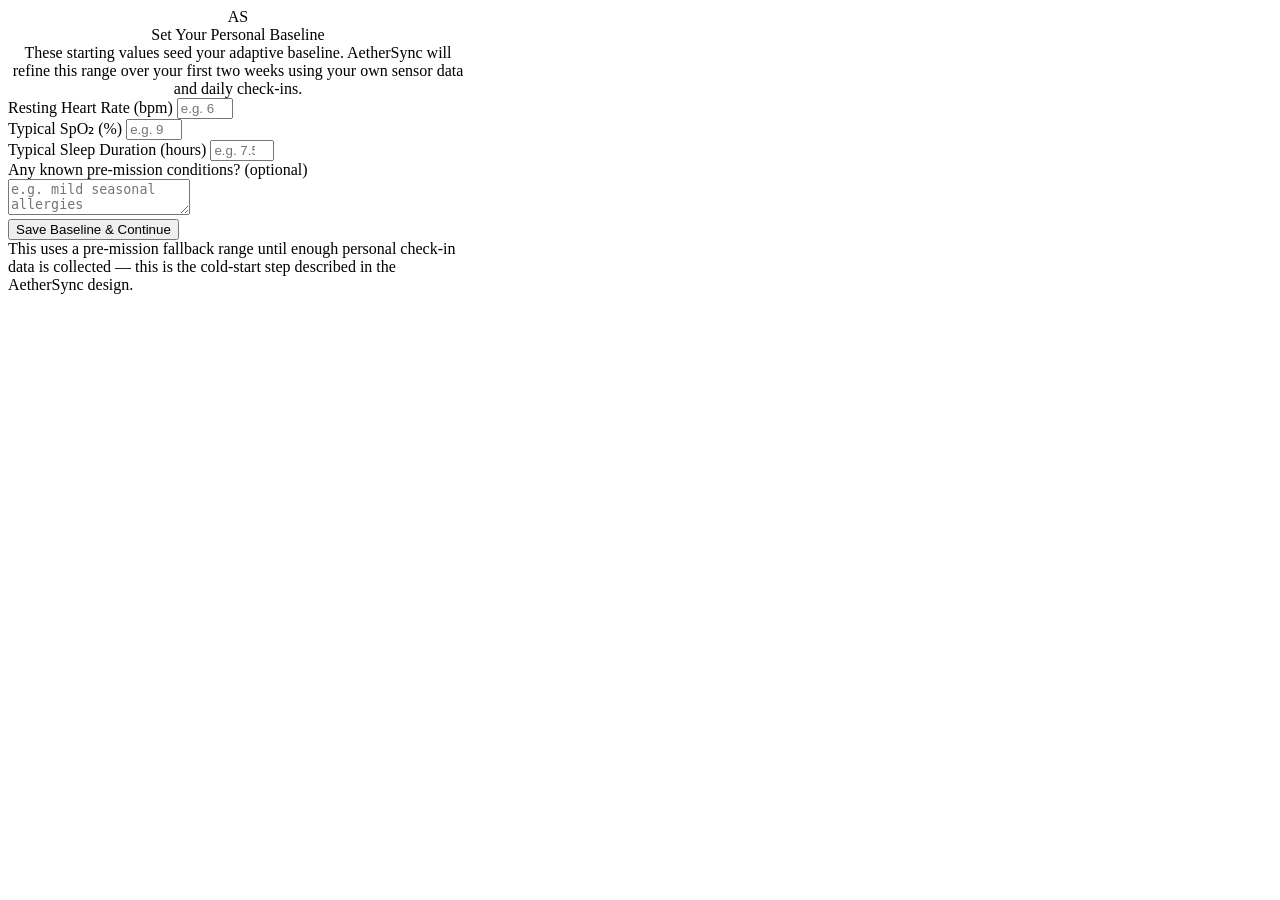
==== baseline.html @ e1171c6d "Add files via upload" ====
<!DOCTYPE html>
<html lang="en">
<head>
<meta charset="UTF-8">
<meta name="viewport" content="width=device-width, initial-scale=1">
<title>AetherSync — Baseline Setup</title>
<link rel="preconnect" href="https://fonts.googleapis.com">
<link rel="preconnect" href="https://fonts.gstatic.com" crossorigin>
<link href="https://fonts.googleapis.com/css2?family=Fraunces:wght@400;600;700&family=Inter:wght@400;500;600&display=swap" rel="stylesheet">
<link rel="stylesheet" href="assets/style.css">
</head>
<body>
<div class="auth-shell">
  <div class="auth-card" style="max-width:460px; text-align:left;">
    <div style="text-align:center;">
      <div class="auth-mark">AS</div>
      <div class="auth-title">Set Your Personal Baseline</div>
      <div class="auth-sub">These starting values seed your adaptive baseline. AetherSync will refine this range over your first two weeks using your own sensor data and daily check-ins.</div>
    </div>

    <form id="baselineForm">
      <div class="field">
        <label for="rhr">Resting Heart Rate (bpm)</label>
        <input type="number" id="rhr" placeholder="e.g. 68" min="30" max="160">
      </div>
      <div class="field">
        <label for="spo2">Typical SpO₂ (%)</label>
        <input type="number" id="spo2" placeholder="e.g. 98" min="70" max="100">
      </div>
      <div class="field">
        <label for="sleep">Typical Sleep Duration (hours)</label>
        <input type="number" id="sleep" placeholder="e.g. 7.5" min="0" max="14" step="0.1">
      </div>
      <div class="field">
        <label for="notes">Any known pre-mission conditions? (optional)</label>
        <textarea id="notes" placeholder="e.g. mild seasonal allergies"></textarea>
      </div>
      <button class="btn" type="submit">Save Baseline &amp; Continue</button>
    </form>
    <div class="hint">This uses a pre-mission fallback range until enough personal check-in data is collected — this is the cold-start step described in the AetherSync design.</div>
  </div>
</div>

<script src="assets/app.js"></script>
<script>
  var crewId = AS.currentCrewId();
  if (!crewId) { window.location.href = 'index.html'; }

  document.getElementById('baselineForm').addEventListener('submit', function (e) {
    e.preventDefault();
    var data = {
      restingHR: document.getElementById('rhr').value || '68',
      spo2: document.getElementById('spo2').value || '98',
      sleepHours: document.getElementById('sleep').value || '7.5',
      notes: document.getElementById('notes').value || '',
      createdAt: new Date().toISOString()
    };
    AS.saveBaseline(crewId, data);
    window.location.href = 'dashboard.html';
  });
</script>
</body>
</html>
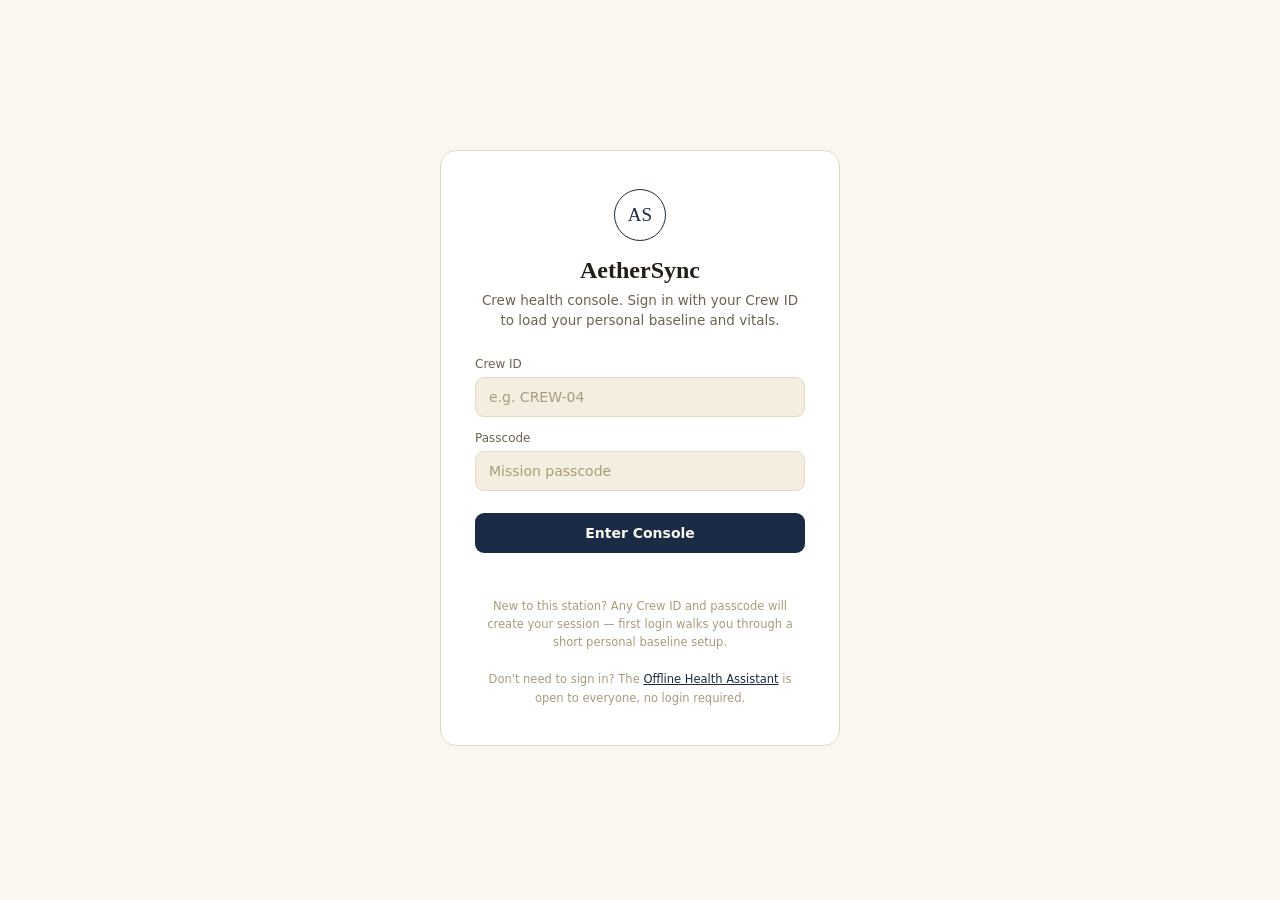
==== commit 124bd992: "Add files via upload" ====
--- a/baseline.html
+++ b/baseline.html
@@ -18,26 +18,38 @@
       <div class="auth-sub">These starting values seed your adaptive baseline. AetherSync will refine this range over your first two weeks using your own sensor data and daily check-ins.</div>
     </div>
 
-    <form id="baselineForm">
-      <div class="field">
-        <label for="rhr">Resting Heart Rate (bpm)</label>
-        <input type="number" id="rhr" placeholder="e.g. 68" min="30" max="160">
+    <div class="connect-opts" id="connectOpts">
+      <button class="connect-btn" id="btnBluetooth">Connect via Bluetooth</button>
+      <button class="connect-btn" id="btnUsb">Connect via USB</button>
+    </div>
+    <div class="connect-status" id="connectStatus"></div>
+
+    <div class="reading-list" id="readingList" style="display:none;"></div>
+
+    <div id="periodBlock" style="display:none;">
+      <div class="field" style="margin-top:16px; margin-bottom:0;">
+        <label>This reading was taken</label>
       </div>
-      <div class="field">
-        <label for="spo2">Typical SpO₂ (%)</label>
-        <input type="number" id="spo2" placeholder="e.g. 98" min="70" max="100">
+      <div class="period-row">
+        <div class="period-opt" id="periodAM">Morning (AM)</div>
+        <div class="period-opt" id="periodPM">Evening (PM)</div>
       </div>
-      <div class="field">
-        <label for="sleep">Typical Sleep Duration (hours)</label>
-        <input type="number" id="sleep" placeholder="e.g. 7.5" min="0" max="14" step="0.1">
-      </div>
-      <div class="field">
-        <label for="notes">Any known pre-mission conditions? (optional)</label>
-        <textarea id="notes" placeholder="e.g. mild seasonal allergies"></textarea>
-      </div>
-      <button class="btn" type="submit">Save Baseline &amp; Continue</button>
-    </form>
-    <div class="hint">This uses a pre-mission fallback range until enough personal check-in data is collected — this is the cold-start step described in the AetherSync design.</div>
+      <button class="btn" id="saveBaselineBtn" disabled>Save Baseline &amp; Continue</button>
+    </div>
+
+    <div class="hint" id="baselineHint">This becomes your pre-mission fallback range until AetherSync has enough personal check-in data to build your adaptive baseline — this is the cold-start step described in the AetherSync design.</div>
+  </div>
+</div>
+
+<!-- Simulated native-style permission prompt -->
+<div class="permission-overlay" id="permOverlay">
+  <div class="permission-box">
+    <div class="pt" id="permTitle">aethersync.app wants to connect</div>
+    <div class="ps" id="permText">Allow this site to pair with a nearby health-sensor device and read live vitals?</div>
+    <div class="permission-actions">
+      <button id="permBlock">Block</button>
+      <button class="allow" id="permAllow">Allow</button>
+    </div>
   </div>
 </div>
 
@@ -46,17 +58,84 @@
   var crewId = AS.currentCrewId();
   if (!crewId) { window.location.href = 'index.html'; }
 
-  document.getElementById('baselineForm').addEventListener('submit', function (e) {
-    e.preventDefault();
+  var pendingMethod = null;
+  var overlay = document.getElementById('permOverlay');
+  var status = document.getElementById('connectStatus');
+  var readingList = document.getElementById('readingList');
+  var reading = null;
+  var period = null;
+
+  function askPermission(method) {
+    pendingMethod = method;
+    document.getElementById('permTitle').textContent =
+      method === 'bluetooth' ? 'aethersync.app wants to pair via Bluetooth' : 'aethersync.app wants to access a USB device';
+    document.getElementById('permText').textContent =
+      'Allow this site to connect to your health-sensor device and read live vitals (heart rate, SpO₂, sleep)?';
+    overlay.classList.add('show');
+  }
+
+  document.getElementById('btnBluetooth').addEventListener('click', function () { askPermission('bluetooth'); });
+  document.getElementById('btnUsb').addEventListener('click', function () { askPermission('usb'); });
+
+  document.getElementById('permBlock').addEventListener('click', function () {
+    overlay.classList.remove('show');
+    status.style.color = 'var(--red)';
+    status.textContent = 'Connection was blocked. You can retry above.';
+  });
+
+  document.getElementById('permAllow').addEventListener('click', function () {
+    overlay.classList.remove('show');
+    document.getElementById('connectOpts').style.display = 'none';
+    status.style.color = 'var(--sage)';
+    status.textContent = 'Connected via ' + pendingMethod + ' — receiving sensor data…';
+
+    reading = AS.simulateReading();
+    var rows = [
+      { label: 'Resting Heart Rate', value: reading.restingHR + ' bpm' },
+      { label: 'SpO₂', value: reading.spo2 + '%' },
+      { label: 'Sleep Duration', value: reading.sleepHours + ' h' }
+    ];
+    readingList.style.display = 'flex';
+    rows.forEach(function (r, i) {
+      setTimeout(function () {
+        var row = document.createElement('div');
+        row.className = 'reading-row';
+        row.style.animationDelay = '0s';
+        row.innerHTML = '<span>' + r.label + '</span><span class="rv">' + r.value + '</span>';
+        readingList.appendChild(row);
+        if (i === rows.length - 1) {
+          status.textContent = 'All readings received.';
+          document.getElementById('periodBlock').style.display = 'block';
+        }
+      }, i * 500);
+    });
+  });
+
+  function selectPeriod(p) {
+    period = p;
+    document.getElementById('periodAM').classList.toggle('active', p === 'AM');
+    document.getElementById('periodPM').classList.toggle('active', p === 'PM');
+    document.getElementById('saveBaselineBtn').disabled = false;
+  }
+  document.getElementById('periodAM').addEventListener('click', function () { selectPeriod('AM'); });
+  document.getElementById('periodPM').addEventListener('click', function () { selectPeriod('PM'); });
+
+  document.getElementById('saveBaselineBtn').addEventListener('click', function () {
+    if (!reading || !period) return;
     var data = {
-      restingHR: document.getElementById('rhr').value || '68',
-      spo2: document.getElementById('spo2').value || '98',
-      sleepHours: document.getElementById('sleep').value || '7.5',
-      notes: document.getElementById('notes').value || '',
+      restingHR: reading.restingHR,
+      spo2: reading.spo2,
+      sleepHours: reading.sleepHours,
+      period: period,
+      notes: '',
       createdAt: new Date().toISOString()
     };
     AS.saveBaseline(crewId, data);
-    window.location.href = 'dashboard.html';
+    // Minimal confirmation — no index breakdown shown here, just a plain "done" state.
+    document.querySelector('.auth-card').innerHTML =
+      '<div class="auth-mark">✓</div><div class="auth-title">Baseline Set</div>' +
+      '<div class="auth-sub">Your ' + period + ' reading is recorded. AetherSync will adapt this over your first two weeks.</div>';
+    setTimeout(function () { window.location.href = 'dashboard.html'; }, 1200);
   });
 </script>
 </body>
--- a/assets/style.css
+++ b/assets/style.css
@@ -0,0 +1,124 @@
+/* AetherSync — shared stylesheet */
+:root{
+  --bg:#faf7f0; --panel:#ffffff; --panel-2:#f3eee0; --line:#e2d9c2;
+  --ink:#231f18; --ink-dim:#6c6350; --ink-faint:#a89c7e;
+  --navy:#1c2b45; --sage:#4c7a67;
+  --green:#3f8a63; --yellow:#b6842a; --red:#a84c3b;
+  --serif:'Fraunces', Georgia, serif;
+  --sans:'Inter', system-ui, sans-serif;
+  box-sizing:border-box;
+  padding-top:env(safe-area-inset-top,0px); padding-bottom:env(safe-area-inset-bottom,0px);
+}
+*{box-sizing:border-box;}
+html{scroll-padding-top:env(safe-area-inset-top,0px);}
+body{margin:0; background:var(--bg); color:var(--ink); font-family:var(--sans); min-height:100%; -webkit-font-smoothing:antialiased;}
+.wrap{max-width:1180px; margin:0 auto; padding:26px 22px 60px;}
+
+/* Nav */
+nav.top{display:flex; justify-content:space-between; align-items:center; border-bottom:1px solid var(--line);
+  padding-bottom:16px; margin-bottom:24px; flex-wrap:wrap; gap:12px;}
+.brand{display:flex; align-items:center; gap:11px; text-decoration:none; color:var(--ink);}
+.brand-mark{width:32px; height:32px; border-radius:50%; border:1.5px solid var(--navy); display:flex;
+  align-items:center; justify-content:center; font-family:var(--serif); font-size:13px; color:var(--navy);}
+.brand-name{font-family:var(--serif); font-size:19px; font-weight:600;}
+.nav-links{display:flex; gap:8px; align-items:center;}
+.nav-links a{color:var(--ink-dim); text-decoration:none; font-size:13.5px; padding:7px 12px; border-radius:7px;}
+.nav-links a:hover{background:var(--panel-2);}
+.nav-links a.current{color:var(--navy); background:var(--panel-2); font-weight:600;}
+.nav-crew{font-size:12.5px; color:var(--ink-faint); margin-right:4px;}
+
+/* Card / panel */
+.panel{background:var(--panel); border:1px solid var(--line); border-radius:14px; padding:22px 24px;}
+.panel + .panel{margin-top:18px;}
+.panel-head{display:flex; justify-content:space-between; align-items:center; margin-bottom:16px;}
+.panel-title{font-family:var(--serif); font-size:17px; font-weight:600;}
+.panel-note{font-size:11.5px; color:var(--ink-faint); letter-spacing:.02em;}
+
+/* Auth card layout */
+.auth-shell{min-height:calc(100vh - 4px); display:flex; align-items:center; justify-content:center; padding:24px;}
+.auth-card{width:100%; max-width:400px; background:var(--panel); border:1px solid var(--line); border-radius:16px;
+  padding:38px 34px; text-align:center;}
+.auth-mark{width:52px; height:52px; border-radius:50%; border:1.5px solid var(--navy); margin:0 auto 16px;
+  display:flex; align-items:center; justify-content:center; font-family:var(--serif); color:var(--navy); font-size:19px;}
+.auth-title{font-family:var(--serif); font-size:24px; font-weight:600; margin:0 0 6px;}
+.auth-sub{font-size:13.5px; color:var(--ink-dim); margin-bottom:26px; line-height:1.5;}
+.field{text-align:left; margin-bottom:14px;}
+.field label{display:block; font-size:12px; color:var(--ink-dim); margin-bottom:6px;}
+input[type=text], input[type=password], input[type=number], textarea{
+  width:100%; background:var(--panel-2); border:1px solid var(--line); border-radius:9px;
+  color:var(--ink); font-family:var(--sans); font-size:14px; padding:11px 13px;}
+textarea{resize:vertical; min-height:60px;}
+input::placeholder, textarea::placeholder{color:var(--ink-faint);}
+.btn{margin-top:8px; width:100%; padding:12px; border-radius:9px; border:none; background:var(--navy);
+  color:#faf7f0; font-weight:600; font-size:14px; cursor:pointer; font-family:var(--sans);}
+.btn:hover{filter:brightness(1.15);}
+.btn.secondary{background:transparent; border:1px solid var(--line); color:var(--ink);}
+.error{color:var(--red); font-size:12.5px; margin-top:10px; min-height:16px;}
+.hint{font-size:11.5px; color:var(--ink-faint); margin-top:18px; line-height:1.6;}
+
+/* Status hero */
+.status-hero{background:var(--panel); border:1px solid var(--line); border-radius:14px; padding:26px 28px;
+  margin-bottom:20px; display:flex; align-items:center; gap:26px; flex-wrap:wrap;}
+.status-dot{width:58px; height:58px; border-radius:50%; background:var(--green); flex-shrink:0; box-shadow:0 0 0 7px rgba(63,138,99,.14);}
+.status-text{flex:1; min-width:230px;}
+.status-label{font-size:11.5px; color:var(--ink-faint); text-transform:uppercase; letter-spacing:.07em;}
+.status-title{font-family:var(--serif); font-size:23px; font-weight:600; margin:4px 0 6px;}
+.status-desc{color:var(--ink-dim); font-size:14px; max-width:58ch; line-height:1.5;}
+.status-action{background:var(--panel-2); border:1px solid var(--line); border-radius:10px; padding:14px 18px; font-size:13.5px; min-width:210px;}
+.status-action .k{font-size:11px; color:var(--ink-faint); text-transform:uppercase; letter-spacing:.05em; display:block; margin-bottom:6px;}
+
+/* Grid & vitals */
+.grid{display:grid; grid-template-columns:1.3fr 1fr; gap:18px;}
+@media (max-width:900px){ .grid{grid-template-columns:1fr;} }
+.vitals{display:grid; grid-template-columns:repeat(3,1fr); gap:12px;}
+@media (max-width:560px){ .vitals{grid-template-columns:repeat(2,1fr);} }
+.vital{border:1px solid var(--line); border-radius:10px; padding:13px; background:var(--panel-2);}
+.vital-name{font-size:11.5px; color:var(--ink-dim);}
+.vital-val{font-family:var(--serif); font-size:20px; font-weight:600; margin:5px 0 3px;}
+.vital-delta{font-size:11.5px;}
+.up{color:var(--yellow);} .flat{color:var(--ink-faint);} .bad{color:var(--red);}
+.vital-bar{height:4px; border-radius:2px; background:var(--line); margin-top:9px; overflow:hidden;}
+.vital-bar i{display:block; height:100%; border-radius:2px;}
+.baseline-row{display:flex; gap:10px; font-size:11.5px; color:var(--ink-dim); margin-top:15px;
+  padding-top:13px; border-top:1px solid var(--line); flex-wrap:wrap;}
+.pill{border:1px solid var(--line); border-radius:999px; padding:4px 10px; color:var(--ink-dim);}
+
+/* Check-in */
+.checkin-opts{display:flex; gap:10px; margin-bottom:14px;}
+.opt{flex:1; text-align:center; padding:12px 8px; border-radius:10px; border:1px solid var(--line);
+  background:var(--panel-2); font-size:13.5px; cursor:pointer;}
+.opt.active-normal{border-color:var(--green); color:var(--green); background:#eef6f0;}
+.opt.active-abn{border-color:var(--red); color:var(--red); background:#f8ece9;}
+.toast{font-size:11.5px; margin-top:8px; min-height:14px;}
+
+/* Novel alert */
+.novel{border:1px solid #e3ca8f; background:#fbf3de; border-radius:12px; padding:16px 18px;}
+.novel-head{display:flex; align-items:center; gap:8px; color:var(--yellow); font-weight:600; font-size:13.5px;}
+.novel p{font-size:13px; color:var(--ink-dim); margin:8px 0 0; line-height:1.6;}
+
+/* Log */
+.log{font-family:ui-monospace, monospace; font-size:11.5px; color:var(--ink-dim); line-height:2; max-height:220px; overflow-y:auto;}
+.log b{color:var(--ink);}
+.log .ref{color:var(--ink-faint);}
+.log .qline{color:var(--sage);}
+.log .nf{color:var(--red);}
+
+/* Chat */
+.chat-box{border:1px solid var(--line); border-radius:10px; background:var(--panel-2); height:320px;
+  overflow-y:auto; padding:14px; display:flex; flex-direction:column; gap:10px;}
+.msg{max-width:88%; padding:10px 13px; border-radius:10px; font-size:13.5px; line-height:1.55;}
+.msg.user{align-self:flex-end; background:#e7e0cb; border:1px solid var(--line);}
+.msg.bot{align-self:flex-start; background:var(--panel); border:1px solid var(--line);}
+.msg.bot .src{display:block; margin-top:8px; font-size:11px; color:var(--ink-faint); font-family:ui-monospace,monospace;}
+.msg.bot.notfound{border-color:#e3bcb2;}
+.msg.bot.notfound .src{color:var(--red);}
+.chat-input-row{display:flex; gap:8px; margin-top:12px;}
+.chat-input-row input{flex:1;}
+.chat-input-row button{width:auto; margin-top:0; padding:11px 18px; flex-shrink:0;}
+.open-banner{background:#eef6f0; border:1px solid #cfe4d5; color:var(--sage); font-size:12px;
+  padding:9px 14px; border-radius:9px; margin-bottom:18px;}
+
+.sync{display:flex; justify-content:space-between; align-items:center; margin-top:20px; padding-top:16px;
+  border-top:1px solid var(--line); font-size:11.5px; color:var(--ink-faint); flex-wrap:wrap; gap:8px;}
+.sync .live{display:flex; align-items:center; gap:6px;}
+.sync .live i{width:7px; height:7px; border-radius:50%; background:var(--green); display:inline-block;}
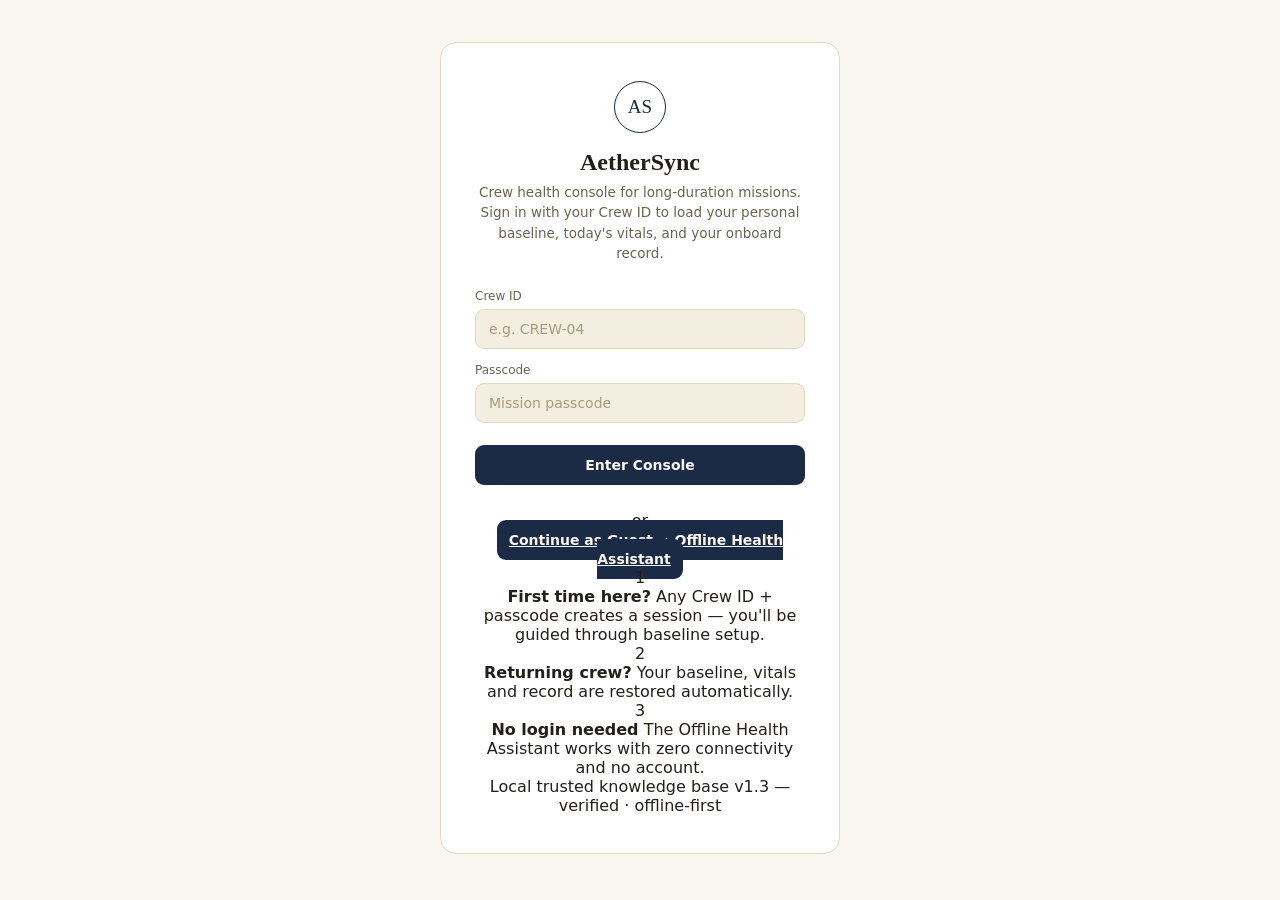
==== commit 55dee44e: "Update baseline.html" ====
--- a/baseline.html
+++ b/baseline.html
@@ -3,49 +3,120 @@
 <head>
 <meta charset="UTF-8">
 <meta name="viewport" content="width=device-width, initial-scale=1">
-<title>AetherSync — Baseline Setup</title>
+<title>AetherSync — Sensor Onboarding</title>
 <link rel="preconnect" href="https://fonts.googleapis.com">
 <link rel="preconnect" href="https://fonts.gstatic.com" crossorigin>
 <link href="https://fonts.googleapis.com/css2?family=Fraunces:wght@400;600;700&family=Inter:wght@400;500;600&display=swap" rel="stylesheet">
 <link rel="stylesheet" href="assets/style.css">
 </head>
 <body>
-<div class="auth-shell">
-  <div class="auth-card" style="max-width:460px; text-align:left;">
-    <div style="text-align:center;">
-      <div class="auth-mark">AS</div>
-      <div class="auth-title">Set Your Personal Baseline</div>
-      <div class="auth-sub">These starting values seed your adaptive baseline. AetherSync will refine this range over your first two weeks using your own sensor data and daily check-ins.</div>
-    </div>
-
-    <div class="connect-opts" id="connectOpts">
-      <button class="connect-btn" id="btnBluetooth">Connect via Bluetooth</button>
-      <button class="connect-btn" id="btnUsb">Connect via USB</button>
-    </div>
-    <div class="connect-status" id="connectStatus"></div>
-
-    <div class="reading-list" id="readingList" style="display:none;"></div>
-
-    <div id="periodBlock" style="display:none;">
-      <div class="field" style="margin-top:16px; margin-bottom:0;">
-        <label>This reading was taken</label>
-      </div>
+
+<div class="ob-shell">
+  <div class="ob-card">
+
+    <!-- Progress dots -->
+    <div class="ob-progress" id="obProgress">
+      <span class="ob-dot active" data-step="1"></span>
+      <span class="ob-dot" data-step="2"></span>
+      <span class="ob-dot" data-step="3"></span>
+      <span class="ob-dot" data-step="4"></span>
+    </div>
+
+    <!-- ============ STEP 1: INTRO + CONNECT OPTIONS ============ -->
+    <div class="ob-step" id="obStep1">
+      <div class="ob-mark">AS</div>
+      <div class="ob-title">Welcome aboard, <span id="crewName">crew</span>.</div>
+      <div class="ob-sub">
+        Before your first check-in, let's pair your onboard health sensor.
+        AetherSync will pull a starting reading to seed your personal baseline —
+        this is the cold-start step described in the mission design.
+      </div>
+
+      <div class="connect-opts">
+        <button class="connect-btn" id="btnBluetooth">
+          <span class="cb-icon">◉</span>
+          <span class="cb-label">Connect via Bluetooth</span>
+          <span class="cb-sub">Wireless · nearby device</span>
+        </button>
+        <button class="connect-btn" id="btnUsb">
+          <span class="cb-icon">▣</span>
+          <span class="cb-label">Connect via USB</span>
+          <span class="cb-sub">Wired · direct port</span>
+        </button>
+      </div>
+
+      <div class="ob-hint">
+        Your data never leaves this device until a scheduled sync window opens.
+        Nothing is shared without your confirmation.
+      </div>
+    </div>
+
+    <!-- ============ STEP 2: SENSOR READINGS STREAMING ============ -->
+    <div class="ob-step" id="obStep2" style="display:none;">
+      <div class="ob-connecting">
+        <div class="pulse-ring"></div>
+        <div class="pulse-ring delay1"></div>
+        <div class="pulse-ring delay2"></div>
+        <div class="pulse-core">◉</div>
+      </div>
+      <div class="ob-title" id="obStep2Title">Pairing via <span id="methodLabel">Bluetooth</span>…</div>
+      <div class="ob-sub" id="obStep2Sub">
+        Establishing a secure channel with your onboard health sensor.
+        This usually takes a moment.
+      </div>
+
+      <div class="reading-list" id="readingList"></div>
+      <div class="stream-status" id="streamStatus"></div>
+    </div>
+
+    <!-- ============ STEP 3: AM/PM SELECTION ============ -->
+    <div class="ob-step" id="obStep3" style="display:none;">
+      <div class="ob-mark small">✓</div>
+      <div class="ob-title">Readings received.</div>
+      <div class="ob-sub">
+        When was this reading taken? This helps AetherSync align your
+        baseline to your daily rhythm.
+      </div>
+
       <div class="period-row">
-        <div class="period-opt" id="periodAM">Morning (AM)</div>
-        <div class="period-opt" id="periodPM">Evening (PM)</div>
-      </div>
+        <div class="period-opt" id="periodAM">
+          <div class="po-icon">☀</div>
+          <div class="po-label">Morning</div>
+          <div class="po-time">AM · 06:00–12:00</div>
+        </div>
+        <div class="period-opt" id="periodPM">
+          <div class="po-icon">☾</div>
+          <div class="po-label">Evening</div>
+          <div class="po-time">PM · 18:00–24:00</div>
+        </div>
+      </div>
+
       <button class="btn" id="saveBaselineBtn" disabled>Save Baseline &amp; Continue</button>
     </div>
 
-    <div class="hint" id="baselineHint">This becomes your pre-mission fallback range until AetherSync has enough personal check-in data to build your adaptive baseline — this is the cold-start step described in the AetherSync design.</div>
+    <!-- ============ STEP 4: SAVED / REDIRECTING ============ -->
+    <div class="ob-step" id="obStep4" style="display:none;">
+      <div class="ob-success-mark">✓</div>
+      <div class="ob-title">Baseline recorded.</div>
+      <div class="ob-sub" id="obFinalMsg">
+        Your reading is now your personal baseline.
+        AetherSync will adapt this over your first two weeks.
+      </div>
+      <div class="ob-redirect">
+        Opening your dashboard<span class="dots"><i></i><i></i><i></i></span>
+      </div>
+    </div>
+
   </div>
 </div>
 
-<!-- Simulated native-style permission prompt -->
+<!-- ============ NATIVE-STYLE PERMISSION OVERLAY ============ -->
 <div class="permission-overlay" id="permOverlay">
   <div class="permission-box">
     <div class="pt" id="permTitle">aethersync.app wants to connect</div>
-    <div class="ps" id="permText">Allow this site to pair with a nearby health-sensor device and read live vitals?</div>
+    <div class="ps" id="permText">
+      Allow this site to pair with a nearby health-sensor device and read live vitals?
+    </div>
     <div class="permission-actions">
       <button id="permBlock">Block</button>
       <button class="allow" id="permAllow">Allow</button>
@@ -55,20 +126,45 @@
 
 <script src="assets/app.js"></script>
 <script>
+  /* ============================================================
+     LAYER 2 — Sensor onboarding
+     Steps:
+       1. Connect (Bluetooth / USB)
+       2. Stream readings (HR, SpO₂, Sleep)
+       3. AM / PM selection
+       4. Save baseline → redirect to dashboard
+     ============================================================ */
+
   var crewId = AS.currentCrewId();
   if (!crewId) { window.location.href = 'index.html'; }
 
+  document.getElementById('crewName').textContent = crewId;
+
   var pendingMethod = null;
-  var overlay = document.getElementById('permOverlay');
-  var status = document.getElementById('connectStatus');
-  var readingList = document.getElementById('readingList');
-  var reading = null;
-  var period = null;
-
+  var overlay       = document.getElementById('permOverlay');
+  var reading       = null;
+  var period        = null;
+
+  /* ---------- step helper ---------- */
+  function showStep(n) {
+    for (var i = 1; i <= 4; i++) {
+      document.getElementById('obStep' + i).style.display = (i === n) ? 'block' : 'none';
+    }
+    var dots = document.querySelectorAll('.ob-dot');
+    for (var j = 0; j < dots.length; j++) {
+      var stepNum = parseInt(dots[j].getAttribute('data-step'), 10);
+      dots[j].classList.toggle('active', stepNum === n);
+      dots[j].classList.toggle('done', stepNum < n);
+    }
+  }
+
+  /* ---------- step 1: connect buttons ---------- */
   function askPermission(method) {
     pendingMethod = method;
     document.getElementById('permTitle').textContent =
-      method === 'bluetooth' ? 'aethersync.app wants to pair via Bluetooth' : 'aethersync.app wants to access a USB device';
+      method === 'bluetooth'
+        ? 'aethersync.app wants to pair via Bluetooth'
+        : 'aethersync.app wants to access a USB device';
     document.getElementById('permText').textContent =
       'Allow this site to connect to your health-sensor device and read live vitals (heart rate, SpO₂, sleep)?';
     overlay.classList.add('show');
@@ -79,38 +175,67 @@
 
   document.getElementById('permBlock').addEventListener('click', function () {
     overlay.classList.remove('show');
-    status.style.color = 'var(--red)';
-    status.textContent = 'Connection was blocked. You can retry above.';
+    pendingMethod = null;
   });
+
+  /* ---------- step 2: streaming readings ---------- */
+  var readingList  = document.getElementById('readingList');
+  var streamStatus = document.getElementById('streamStatus');
+  var step2Title   = document.getElementById('obStep2Title');
+  var step2Sub     = document.getElementById('obStep2Sub');
+  var methodLabel  = document.getElementById('methodLabel');
 
   document.getElementById('permAllow').addEventListener('click', function () {
     overlay.classList.remove('show');
-    document.getElementById('connectOpts').style.display = 'none';
-    status.style.color = 'var(--sage)';
-    status.textContent = 'Connected via ' + pendingMethod + ' — receiving sensor data…';
-
-    reading = AS.simulateReading();
-    var rows = [
-      { label: 'Resting Heart Rate', value: reading.restingHR + ' bpm' },
-      { label: 'SpO₂', value: reading.spo2 + '%' },
-      { label: 'Sleep Duration', value: reading.sleepHours + ' h' }
-    ];
-    readingList.style.display = 'flex';
-    rows.forEach(function (r, i) {
-      setTimeout(function () {
-        var row = document.createElement('div');
-        row.className = 'reading-row';
-        row.style.animationDelay = '0s';
-        row.innerHTML = '<span>' + r.label + '</span><span class="rv">' + r.value + '</span>';
-        readingList.appendChild(row);
-        if (i === rows.length - 1) {
-          status.textContent = 'All readings received.';
-          document.getElementById('periodBlock').style.display = 'block';
-        }
-      }, i * 500);
-    });
+    if (!pendingMethod) return;
+
+    methodLabel.textContent = pendingMethod === 'bluetooth' ? 'Bluetooth' : 'USB';
+    showStep(2);
+
+    /* Phase 1: pairing animation */
+    readingList.innerHTML = '';
+    streamStatus.textContent = '';
+
+    setTimeout(function () {
+      step2Title.innerHTML = 'Receiving sensor data…';
+      step2Sub.textContent  = 'Streaming live vitals from your onboard health sensor. Hold steady.';
+    }, 1200);
+
+    /* Phase 2: stream the readings one by one */
+    setTimeout(function () {
+      reading = AS.simulateReading();
+
+      var rows = [
+        { label: 'Resting Heart Rate',         value: reading.restingHR + ' bpm' },
+        { label: 'Blood Oxygen (SpO₂)',        value: reading.spo2 + '%' },
+        { label: 'Sleep Duration (last night)',value: reading.sleepHours + ' h' }
+      ];
+
+      rows.forEach(function (r, i) {
+        setTimeout(function () {
+          var row = document.createElement('div');
+          row.className = 'reading-row';
+          row.innerHTML =
+            '<span class="rr-dot"></span>' +
+            '<span class="rr-label">' + r.label + '</span>' +
+            '<span class="rr-value">' + r.value + '</span>';
+          readingList.appendChild(row);
+
+          /* Force reflow so transition triggers */
+          void row.offsetWidth;
+          row.classList.add('in');
+
+          if (i === rows.length - 1) {
+            streamStatus.innerHTML =
+              '<span class="ss-check">✓</span> All readings received and stored to your onboard record.';
+            setTimeout(function () { showStep(3); }, 900);
+          }
+        }, i * 700);
+      });
+    }, 2000);
   });
 
+  /* ---------- step 3: AM/PM selection ---------- */
   function selectPeriod(p) {
     period = p;
     document.getElementById('periodAM').classList.toggle('active', p === 'AM');
@@ -120,8 +245,10 @@
   document.getElementById('periodAM').addEventListener('click', function () { selectPeriod('AM'); });
   document.getElementById('periodPM').addEventListener('click', function () { selectPeriod('PM'); });
 
+  /* ---------- step 4: save & redirect ---------- */
   document.getElementById('saveBaselineBtn').addEventListener('click', function () {
     if (!reading || !period) return;
+
     var data = {
       restingHR: reading.restingHR,
       spo2: reading.spo2,
@@ -130,13 +257,26 @@
       notes: '',
       createdAt: new Date().toISOString()
     };
+
     AS.saveBaseline(crewId, data);
-    // Minimal confirmation — no index breakdown shown here, just a plain "done" state.
-    document.querySelector('.auth-card').innerHTML =
-      '<div class="auth-mark">✓</div><div class="auth-title">Baseline Set</div>' +
-      '<div class="auth-sub">Your ' + period + ' reading is recorded. AetherSync will adapt this over your first two weeks.</div>';
-    setTimeout(function () { window.location.href = 'dashboard.html'; }, 1200);
+
+    /* Baseline reading-ke ajker sensor reading hishebeo save koro,
+       jate dashboard-e giye abar sensor fetch na lage */
+    AS.saveSensorReading(crewId, reading);
+
+    document.getElementById('obFinalMsg').textContent =
+      'Your ' + (period === 'AM' ? 'morning' : 'evening') +
+      ' reading is now your personal baseline. AetherSync will adapt this over your first two weeks using your own check-ins.';
+
+    showStep(4);
+
+    setTimeout(function () {
+      window.location.href = 'dashboard.html';
+    }, 2000);
   });
+
+  /* ---------- kickoff ---------- */
+  showStep(1);
 </script>
 </body>
 </html>
--- a/assets/style.css
+++ b/assets/style.css
@@ -1,4 +1,7 @@
-/* AetherSync — shared stylesheet */
+/* ============================================================
+   AetherSync — shared stylesheet
+   ============================================================ */
+
 :root{
   --bg:#faf7f0; --panel:#ffffff; --panel-2:#f3eee0; --line:#e2d9c2;
   --ink:#231f18; --ink-dim:#6c6350; --ink-faint:#a89c7e;
@@ -7,118 +10,769 @@
   --serif:'Fraunces', Georgia, serif;
   --sans:'Inter', system-ui, sans-serif;
   box-sizing:border-box;
-  padding-top:env(safe-area-inset-top,0px); padding-bottom:env(safe-area-inset-bottom,0px);
-}
+  padding-top:env(safe-area-inset-top,0px);
+  padding-bottom:env(safe-area-inset-bottom,0px);
+}
+
 *{box-sizing:border-box;}
+
 html{scroll-padding-top:env(safe-area-inset-top,0px);}
-body{margin:0; background:var(--bg); color:var(--ink); font-family:var(--sans); min-height:100%; -webkit-font-smoothing:antialiased;}
+
+body{
+  margin:0;
+  background:var(--bg);
+  color:var(--ink);
+  font-family:var(--sans);
+  min-height:100%;
+  -webkit-font-smoothing:antialiased;
+}
+
 .wrap{max-width:1180px; margin:0 auto; padding:26px 22px 60px;}
 
-/* Nav */
-nav.top{display:flex; justify-content:space-between; align-items:center; border-bottom:1px solid var(--line);
-  padding-bottom:16px; margin-bottom:24px; flex-wrap:wrap; gap:12px;}
+/* ============================================================
+   Nav
+   ============================================================ */
+nav.top{
+  display:flex;
+  justify-content:space-between;
+  align-items:center;
+  border-bottom:1px solid var(--line);
+  padding-bottom:16px;
+  margin-bottom:24px;
+  flex-wrap:wrap;
+  gap:12px;
+}
 .brand{display:flex; align-items:center; gap:11px; text-decoration:none; color:var(--ink);}
-.brand-mark{width:32px; height:32px; border-radius:50%; border:1.5px solid var(--navy); display:flex;
-  align-items:center; justify-content:center; font-family:var(--serif); font-size:13px; color:var(--navy);}
+.brand-mark{
+  width:32px; height:32px; border-radius:50%;
+  border:1.5px solid var(--navy);
+  display:flex; align-items:center; justify-content:center;
+  font-family:var(--serif); font-size:13px; color:var(--navy);
+}
 .brand-name{font-family:var(--serif); font-size:19px; font-weight:600;}
 .nav-links{display:flex; gap:8px; align-items:center;}
-.nav-links a{color:var(--ink-dim); text-decoration:none; font-size:13.5px; padding:7px 12px; border-radius:7px;}
+.nav-links a{
+  color:var(--ink-dim); text-decoration:none;
+  font-size:13.5px; padding:7px 12px; border-radius:7px;
+}
 .nav-links a:hover{background:var(--panel-2);}
 .nav-links a.current{color:var(--navy); background:var(--panel-2); font-weight:600;}
 .nav-crew{font-size:12.5px; color:var(--ink-faint); margin-right:4px;}
 
-/* Card / panel */
+/* ============================================================
+   Card / panel
+   ============================================================ */
 .panel{background:var(--panel); border:1px solid var(--line); border-radius:14px; padding:22px 24px;}
 .panel + .panel{margin-top:18px;}
 .panel-head{display:flex; justify-content:space-between; align-items:center; margin-bottom:16px;}
 .panel-title{font-family:var(--serif); font-size:17px; font-weight:600;}
 .panel-note{font-size:11.5px; color:var(--ink-faint); letter-spacing:.02em;}
 
-/* Auth card layout */
-.auth-shell{min-height:calc(100vh - 4px); display:flex; align-items:center; justify-content:center; padding:24px;}
-.auth-card{width:100%; max-width:400px; background:var(--panel); border:1px solid var(--line); border-radius:16px;
-  padding:38px 34px; text-align:center;}
-.auth-mark{width:52px; height:52px; border-radius:50%; border:1.5px solid var(--navy); margin:0 auto 16px;
-  display:flex; align-items:center; justify-content:center; font-family:var(--serif); color:var(--navy); font-size:19px;}
+/* ============================================================
+   Auth card layout (index.html)
+   ============================================================ */
+.auth-shell{
+  min-height:calc(100vh - 4px);
+  display:flex; align-items:center; justify-content:center;
+  padding:24px;
+}
+.auth-card{
+  width:100%; max-width:400px;
+  background:var(--panel); border:1px solid var(--line);
+  border-radius:16px; padding:38px 34px; text-align:center;
+}
+.auth-mark{
+  width:52px; height:52px; border-radius:50%;
+  border:1.5px solid var(--navy); margin:0 auto 16px;
+  display:flex; align-items:center; justify-content:center;
+  font-family:var(--serif); color:var(--navy); font-size:19px;
+}
 .auth-title{font-family:var(--serif); font-size:24px; font-weight:600; margin:0 0 6px;}
 .auth-sub{font-size:13.5px; color:var(--ink-dim); margin-bottom:26px; line-height:1.5;}
 .field{text-align:left; margin-bottom:14px;}
 .field label{display:block; font-size:12px; color:var(--ink-dim); margin-bottom:6px;}
-input[type=text], input[type=password], input[type=number], textarea{
-  width:100%; background:var(--panel-2); border:1px solid var(--line); border-radius:9px;
-  color:var(--ink); font-family:var(--sans); font-size:14px; padding:11px 13px;}
+
+input[type=text],
+input[type=password],
+input[type=number],
+textarea{
+  width:100%;
+  background:var(--panel-2);
+  border:1px solid var(--line);
+  border-radius:9px;
+  color:var(--ink);
+  font-family:var(--sans);
+  font-size:14px;
+  padding:11px 13px;
+}
 textarea{resize:vertical; min-height:60px;}
 input::placeholder, textarea::placeholder{color:var(--ink-faint);}
-.btn{margin-top:8px; width:100%; padding:12px; border-radius:9px; border:none; background:var(--navy);
-  color:#faf7f0; font-weight:600; font-size:14px; cursor:pointer; font-family:var(--sans);}
+
+.btn{
+  margin-top:8px; width:100%; padding:12px;
+  border-radius:9px; border:none;
+  background:var(--navy); color:#faf7f0;
+  font-weight:600; font-size:14px;
+  cursor:pointer; font-family:var(--sans);
+}
 .btn:hover{filter:brightness(1.15);}
+.btn:disabled{opacity:.5; cursor:not-allowed; filter:none;}
 .btn.secondary{background:transparent; border:1px solid var(--line); color:var(--ink);}
+
 .error{color:var(--red); font-size:12.5px; margin-top:10px; min-height:16px;}
 .hint{font-size:11.5px; color:var(--ink-faint); margin-top:18px; line-height:1.6;}
 
-/* Status hero */
-.status-hero{background:var(--panel); border:1px solid var(--line); border-radius:14px; padding:26px 28px;
-  margin-bottom:20px; display:flex; align-items:center; gap:26px; flex-wrap:wrap;}
-.status-dot{width:58px; height:58px; border-radius:50%; background:var(--green); flex-shrink:0; box-shadow:0 0 0 7px rgba(63,138,99,.14);}
+/* ============================================================
+   Status hero (dashboard)
+   ============================================================ */
+.status-hero{
+  background:var(--panel); border:1px solid var(--line);
+  border-radius:14px; padding:26px 28px; margin-bottom:20px;
+  display:flex; align-items:center; gap:26px; flex-wrap:wrap;
+}
+.status-dot{
+  width:58px; height:58px; border-radius:50%;
+  background:var(--green); flex-shrink:0;
+  box-shadow:0 0 0 7px rgba(63,138,99,.14);
+}
 .status-text{flex:1; min-width:230px;}
 .status-label{font-size:11.5px; color:var(--ink-faint); text-transform:uppercase; letter-spacing:.07em;}
 .status-title{font-family:var(--serif); font-size:23px; font-weight:600; margin:4px 0 6px;}
 .status-desc{color:var(--ink-dim); font-size:14px; max-width:58ch; line-height:1.5;}
-.status-action{background:var(--panel-2); border:1px solid var(--line); border-radius:10px; padding:14px 18px; font-size:13.5px; min-width:210px;}
-.status-action .k{font-size:11px; color:var(--ink-faint); text-transform:uppercase; letter-spacing:.05em; display:block; margin-bottom:6px;}
-
-/* Grid & vitals */
+.status-action{
+  background:var(--panel-2); border:1px solid var(--line);
+  border-radius:10px; padding:14px 18px;
+  font-size:13.5px; min-width:210px;
+}
+.status-action .k{
+  font-size:11px; color:var(--ink-faint);
+  text-transform:uppercase; letter-spacing:.05em;
+  display:block; margin-bottom:6px;
+}
+
+/* ============================================================
+   Grid & vitals (dashboard)
+   ============================================================ */
 .grid{display:grid; grid-template-columns:1.3fr 1fr; gap:18px;}
 @media (max-width:900px){ .grid{grid-template-columns:1fr;} }
+
 .vitals{display:grid; grid-template-columns:repeat(3,1fr); gap:12px;}
 @media (max-width:560px){ .vitals{grid-template-columns:repeat(2,1fr);} }
-.vital{border:1px solid var(--line); border-radius:10px; padding:13px; background:var(--panel-2);}
+
+.vital{
+  border:1px solid var(--line); border-radius:10px;
+  padding:13px; background:var(--panel-2);
+}
 .vital-name{font-size:11.5px; color:var(--ink-dim);}
 .vital-val{font-family:var(--serif); font-size:20px; font-weight:600; margin:5px 0 3px;}
 .vital-delta{font-size:11.5px;}
-.up{color:var(--yellow);} .flat{color:var(--ink-faint);} .bad{color:var(--red);}
+.up{color:var(--yellow);}
+.flat{color:var(--ink-faint);}
+.bad{color:var(--red);}
 .vital-bar{height:4px; border-radius:2px; background:var(--line); margin-top:9px; overflow:hidden;}
 .vital-bar i{display:block; height:100%; border-radius:2px;}
-.baseline-row{display:flex; gap:10px; font-size:11.5px; color:var(--ink-dim); margin-top:15px;
-  padding-top:13px; border-top:1px solid var(--line); flex-wrap:wrap;}
+
+.baseline-row{
+  display:flex; gap:10px; font-size:11.5px; color:var(--ink-dim);
+  margin-top:15px; padding-top:13px;
+  border-top:1px solid var(--line); flex-wrap:wrap;
+}
 .pill{border:1px solid var(--line); border-radius:999px; padding:4px 10px; color:var(--ink-dim);}
 
-/* Check-in */
+/* ============================================================
+   Check-in options (modal)
+   ============================================================ */
 .checkin-opts{display:flex; gap:10px; margin-bottom:14px;}
-.opt{flex:1; text-align:center; padding:12px 8px; border-radius:10px; border:1px solid var(--line);
-  background:var(--panel-2); font-size:13.5px; cursor:pointer;}
+.opt{
+  flex:1; text-align:center; padding:12px 8px;
+  border-radius:10px; border:1px solid var(--line);
+  background:var(--panel-2); font-size:13.5px; cursor:pointer;
+}
 .opt.active-normal{border-color:var(--green); color:var(--green); background:#eef6f0;}
 .opt.active-abn{border-color:var(--red); color:var(--red); background:#f8ece9;}
 .toast{font-size:11.5px; margin-top:8px; min-height:14px;}
 
-/* Novel alert */
+/* ============================================================
+   Novel alert (dashboard)
+   ============================================================ */
 .novel{border:1px solid #e3ca8f; background:#fbf3de; border-radius:12px; padding:16px 18px;}
-.novel-head{display:flex; align-items:center; gap:8px; color:var(--yellow); font-weight:600; font-size:13.5px;}
+.novel-head{
+  display:flex; align-items:center; gap:8px;
+  color:var(--yellow); font-weight:600; font-size:13.5px;
+}
 .novel p{font-size:13px; color:var(--ink-dim); margin:8px 0 0; line-height:1.6;}
 
-/* Log */
-.log{font-family:ui-monospace, monospace; font-size:11.5px; color:var(--ink-dim); line-height:2; max-height:220px; overflow-y:auto;}
+/* ============================================================
+   Log (chatbot + dashboard)
+   ============================================================ */
+.log{
+  font-family:ui-monospace, monospace;
+  font-size:11.5px; color:var(--ink-dim);
+  line-height:2; max-height:220px; overflow-y:auto;
+}
 .log b{color:var(--ink);}
 .log .ref{color:var(--ink-faint);}
 .log .qline{color:var(--sage);}
 .log .nf{color:var(--red);}
 
-/* Chat */
-.chat-box{border:1px solid var(--line); border-radius:10px; background:var(--panel-2); height:320px;
-  overflow-y:auto; padding:14px; display:flex; flex-direction:column; gap:10px;}
-.msg{max-width:88%; padding:10px 13px; border-radius:10px; font-size:13.5px; line-height:1.55;}
+/* ============================================================
+   Chat (chatbot.html)
+   ============================================================ */
+.chat-box{
+  border:1px solid var(--line); border-radius:10px;
+  background:var(--panel-2); height:320px;
+  overflow-y:auto; padding:14px;
+  display:flex; flex-direction:column; gap:10px;
+}
+.msg{
+  max-width:88%; padding:10px 13px;
+  border-radius:10px; font-size:13.5px; line-height:1.55;
+}
 .msg.user{align-self:flex-end; background:#e7e0cb; border:1px solid var(--line);}
 .msg.bot{align-self:flex-start; background:var(--panel); border:1px solid var(--line);}
-.msg.bot .src{display:block; margin-top:8px; font-size:11px; color:var(--ink-faint); font-family:ui-monospace,monospace;}
+.msg.bot .src{
+  display:block; margin-top:8px; font-size:11px;
+  color:var(--ink-faint); font-family:ui-monospace,monospace;
+}
 .msg.bot.notfound{border-color:#e3bcb2;}
 .msg.bot.notfound .src{color:var(--red);}
 .chat-input-row{display:flex; gap:8px; margin-top:12px;}
 .chat-input-row input{flex:1;}
 .chat-input-row button{width:auto; margin-top:0; padding:11px 18px; flex-shrink:0;}
-.open-banner{background:#eef6f0; border:1px solid #cfe4d5; color:var(--sage); font-size:12px;
-  padding:9px 14px; border-radius:9px; margin-bottom:18px;}
-
-.sync{display:flex; justify-content:space-between; align-items:center; margin-top:20px; padding-top:16px;
-  border-top:1px solid var(--line); font-size:11.5px; color:var(--ink-faint); flex-wrap:wrap; gap:8px;}
+.open-banner{
+  background:#eef6f0; border:1px solid #cfe4d5; color:var(--sage);
+  font-size:12px; padding:9px 14px; border-radius:9px; margin-bottom:18px;
+}
+
+/* ============================================================
+   Native-style permission overlay
+   ============================================================ */
+.permission-overlay{
+  position:fixed; inset:0;
+  background:rgba(35,31,24,.35);
+  display:none; align-items:flex-start; justify-content:center;
+  z-index:50; padding-top:14vh;
+}
+.permission-overlay.show{display:flex;}
+.permission-box{
+  background:var(--panel); border:1px solid var(--line);
+  border-radius:12px; padding:20px 22px;
+  max-width:340px; width:90%;
+  box-shadow:0 12px 30px rgba(0,0,0,.18);
+}
+.permission-box .pt{font-size:14px; font-weight:600; margin-bottom:6px;}
+.permission-box .ps{font-size:12.5px; color:var(--ink-dim); line-height:1.5; margin-bottom:16px;}
+.permission-actions{display:flex; gap:8px;}
+.permission-actions button{
+  flex:1; padding:9px; border-radius:8px;
+  border:1px solid var(--line); background:var(--panel-2);
+  font-size:13px; cursor:pointer; font-family:var(--sans);
+}
+.permission-actions button.allow{background:var(--navy); color:#faf7f0; border-color:var(--navy);}
+
+/* ============================================================
+   Modal (out-of-baseline "More" in dashboard)
+   ============================================================ */
+.modal-overlay{
+  position:fixed; inset:0;
+  background:rgba(35,31,24,.4);
+  display:none; align-items:center; justify-content:center;
+  z-index:50; padding:20px;
+}
+.modal-overlay.show{display:flex;}
+.modal-box{
+  background:var(--panel); border:1px solid var(--line);
+  border-radius:14px; padding:24px 26px;
+  max-width:440px; width:100%;
+}
+.modal-box h3{font-family:var(--serif); font-size:18px; margin:0 0 8px;}
+.modal-box p.mtext{font-size:13.5px; color:var(--ink-dim); margin:0 0 16px; line-height:1.55;}
+.guideline{margin-top:16px; border-top:1px solid var(--line); padding-top:14px;}
+.guideline .gline{font-size:13px; color:var(--ink-dim); line-height:1.6; margin-bottom:8px;}
+.guideline .gsrc{font-size:11px; color:var(--ink-faint); font-family:ui-monospace,monospace;}
+.link-btn{
+  background:none; border:none; color:var(--navy);
+  font-size:12.5px; font-weight:600; cursor:pointer;
+  padding:0; text-decoration:underline; font-family:var(--sans);
+}
+
+/* ============================================================
+   Sync footer (dashboard)
+   ============================================================ */
+.sync{
+  display:flex; justify-content:space-between; align-items:center;
+  margin-top:20px; padding-top:16px;
+  border-top:1px solid var(--line);
+  font-size:11.5px; color:var(--ink-faint); flex-wrap:wrap; gap:8px;
+}
 .sync .live{display:flex; align-items:center; gap:6px;}
 .sync .live i{width:7px; height:7px; border-radius:50%; background:var(--green); display:inline-block;}
+
+/* ============================================================
+   Health Check flow styles (dashboard.html)
+   ============================================================ */
+.flow-step{animation:fadeIn .3s ease;}
+@keyframes fadeIn{
+  from{opacity:0; transform:translateY(4px);}
+  to{opacity:1; transform:translateY(0);}
+}
+
+.flow-status-ok{
+  display:flex; align-items:center; gap:8px;
+  font-size:13px; color:var(--sage);
+  background:#eef6f0; border:1px solid #cfe4d5;
+  border-radius:9px; padding:10px 14px; margin-bottom:14px;
+}
+.dot-ok{
+  width:8px; height:8px; border-radius:50%;
+  background:var(--green); display:inline-block;
+  box-shadow:0 0 0 4px rgba(63,138,99,.18);
+}
+
+.sensor-mini{
+  display:flex; flex-direction:column; gap:6px;
+  background:var(--panel-2); border:1px solid var(--line);
+  border-radius:10px; padding:12px 14px; margin-bottom:16px;
+}
+.sensor-line{
+  display:flex; justify-content:space-between;
+  font-size:13px; color:var(--ink-dim);
+}
+.sensor-line b{color:var(--ink); font-family:var(--serif);}
+
+.flow-q{
+  font-family:var(--serif); font-size:17px; font-weight:600;
+  margin-bottom:14px;
+}
+
+.symptom-chips{display:flex; flex-wrap:wrap; gap:8px; margin-bottom:14px;}
+.chip{
+  border:1px solid var(--line); background:var(--panel-2);
+  border-radius:999px; padding:9px 16px; font-size:13px;
+  cursor:pointer; transition:all .15s ease; color:var(--ink);
+}
+.chip:hover{border-color:var(--navy);}
+.chip-active{
+  border-color:var(--navy); background:#eef1f6;
+  color:var(--navy); font-weight:600;
+}
+
+.res-head{font-family:var(--serif); font-size:16px; font-weight:600; margin-bottom:10px;}
+.res-head.ok{color:var(--green);}
+.res-head.warn{color:var(--yellow);}
+.res-head.nf{color:var(--red);}
+.res-body{font-size:13.5px; color:var(--ink-dim); line-height:1.6; margin-bottom:6px;}
+.res-src{
+  font-size:11px; color:var(--ink-faint);
+  font-family:ui-monospace, monospace;
+  margin-top:10px; padding-top:10px;
+  border-top:1px solid var(--line);
+}
+
+.saved-note{
+  margin-top:14px; font-size:12px; color:var(--sage);
+  display:flex; align-items:center; gap:6px;
+}
+.saved-check{
+  width:16px; height:16px; border-radius:50%;
+  background:var(--green); color:#fff;
+  display:inline-flex; align-items:center; justify-content:center;
+  font-size:10px; font-weight:700;
+}
+
+/* Recent check-ins list on dashboard */
+.recent-row{padding:10px 0; border-bottom:1px solid var(--line);}
+.recent-row:last-child{border-bottom:none;}
+.recent-line{
+  font-size:13.5px; color:var(--ink);
+  display:flex; justify-content:space-between; align-items:center;
+}
+.recent-sub{
+  font-size:11px; color:var(--ink-faint);
+  font-family:ui-monospace, monospace;
+  margin-top:4px;
+}
+
+/* ============================================================
+   Onboarding flow styles (baseline.html)
+   ============================================================ */
+
+.ob-shell{
+  min-height:100vh;
+  display:flex; align-items:center; justify-content:center;
+  padding:24px;
+  background:
+    radial-gradient(circle at 20% 10%, rgba(76,122,103,.06), transparent 45%),
+    radial-gradient(circle at 85% 85%, rgba(28,43,69,.05), transparent 45%),
+    var(--bg);
+}
+
+.ob-card{
+  width:100%; max-width:520px;
+  background:var(--panel);
+  border:1px solid var(--line);
+  border-radius:18px;
+  padding:40px 36px 36px;
+  position:relative;
+  box-shadow:0 24px 60px rgba(35,31,24,.06);
+}
+
+.ob-progress{
+  display:flex; justify-content:center; gap:10px;
+  margin-bottom:26px;
+}
+.ob-dot{
+  width:8px; height:8px; border-radius:50%;
+  background:var(--line);
+  transition:all .35s ease;
+}
+.ob-dot.active{background:var(--navy); width:26px; border-radius:4px;}
+.ob-dot.done{background:var(--sage);}
+
+.ob-step{animation:obFade .45s ease; text-align:left;}
+@keyframes obFade{
+  from{opacity:0; transform:translateY(8px);}
+  to{opacity:1; transform:translateY(0);}
+}
+
+.ob-mark{
+  width:52px; height:52px; border-radius:50%;
+  border:1.5px solid var(--navy); margin:0 auto 18px;
+  display:flex; align-items:center; justify-content:center;
+  font-family:var(--serif); color:var(--navy); font-size:19px;
+  text-align:center;
+}
+.ob-mark.small{
+  width:42px; height:42px; font-size:16px;
+  background:#eef6f0; border-color:var(--green); color:var(--green);
+}
+
+.ob-title{
+  font-family:var(--serif);
+  font-size:23px; font-weight:600;
+  margin:0 0 8px; text-align:center;
+  line-height:1.3;
+}
+.ob-sub{
+  font-size:13.5px; color:var(--ink-dim);
+  line-height:1.6; text-align:center;
+  margin-bottom:24px;
+}
+.ob-hint{
+  font-size:11.5px; color:var(--ink-faint);
+  line-height:1.6; text-align:center;
+  margin-top:20px;
+}
+
+.ob-shell .connect-opts{
+  display:flex; flex-direction:column;
+  gap:10px; margin:22px 0 0;
+}
+.ob-shell .connect-btn{
+  display:flex; flex-direction:column;
+  align-items:flex-start; gap:2px;
+  padding:16px 18px; border-radius:12px;
+  border:1px solid var(--line);
+  background:var(--panel-2);
+  cursor:pointer; color:var(--ink);
+  font-family:var(--sans);
+  text-align:left;
+  transition:all .18s ease;
+}
+.ob-shell .connect-btn:hover{
+  border-color:var(--navy);
+  background:#eef1f6;
+  transform:translateY(-1px);
+}
+.ob-shell .connect-btn .cb-icon{
+  font-size:18px; color:var(--navy);
+  margin-bottom:4px;
+}
+.ob-shell .connect-btn .cb-label{
+  font-size:14.5px; font-weight:600;
+}
+.ob-shell .connect-btn .cb-sub{
+  font-size:11.5px; color:var(--ink-faint);
+}
+
+.ob-connecting{
+  position:relative;
+  width:130px; height:130px;
+  margin:0 auto 22px;
+  display:flex; align-items:center; justify-content:center;
+}
+.pulse-ring{
+  position:absolute; inset:0;
+  border-radius:50%;
+  border:1.5px solid var(--sage);
+  opacity:0;
+  animation:pulseRing 2.4s ease-out infinite;
+}
+.pulse-ring.delay1{animation-delay:.8s;}
+.pulse-ring.delay2{animation-delay:1.6s;}
+
+@keyframes pulseRing{
+  0%{transform:scale(.35); opacity:0;}
+  30%{opacity:.55;}
+  100%{transform:scale(1); opacity:0;}
+}
+
+.pulse-core{
+  width:60px; height:60px; border-radius:50%;
+  background:var(--sage); color:#fff;
+  display:flex; align-items:center; justify-content:center;
+  font-size:22px;
+  box-shadow:0 0 0 6px rgba(76,122,103,.15);
+  z-index:2;
+}
+
+.ob-shell .reading-list{
+  display:flex; flex-direction:column;
+  gap:8px; margin:8px 0 0;
+}
+.ob-shell .reading-row{
+  display:flex; align-items:center; gap:10px;
+  border:1px solid var(--line); border-radius:10px;
+  padding:12px 14px; background:var(--panel-2);
+  font-size:13.5px;
+  opacity:0;
+  transform:translateY(6px);
+  transition:opacity .35s ease, transform .35s ease;
+}
+.ob-shell .reading-row.in{
+  opacity:1;
+  transform:translateY(0);
+}
+.rr-dot{
+  width:8px; height:8px; border-radius:50%;
+  background:var(--sage); flex-shrink:0;
+  box-shadow:0 0 0 4px rgba(76,122,103,.15);
+}
+.rr-label{flex:1; color:var(--ink-dim);}
+.rr-value{
+  font-family:var(--serif);
+  font-weight:600;
+  color:var(--sage);
+  font-size:15px;
+}
+
+.stream-status{
+  text-align:center;
+  font-size:12.5px;
+  color:var(--sage);
+  margin-top:16px;
+  min-height:18px;
+}
+.ss-check{
+  display:inline-flex;
+  align-items:center; justify-content:center;
+  width:16px; height:16px; border-radius:50%;
+  background:var(--green); color:#fff;
+  font-size:10px; font-weight:700;
+  margin-right:4px;
+}
+
+.ob-shell .period-row{
+  display:flex; gap:12px;
+  margin:6px 0 22px;
+}
+.ob-shell .period-opt{
+  flex:1; text-align:center;
+  padding:20px 12px; border-radius:12px;
+  border:1.5px solid var(--line);
+  background:var(--panel-2);
+  cursor:pointer;
+  transition:all .18s ease;
+}
+.ob-shell .period-opt:hover{border-color:var(--navy);}
+.ob-shell .period-opt.active{
+  border-color:var(--navy);
+  background:#eef1f6;
+  box-shadow:0 4px 14px rgba(28,43,69,.08);
+}
+.po-icon{
+  font-size:26px; color:var(--navy);
+  margin-bottom:6px;
+}
+.ob-shell .period-opt .po-label{
+  font-family:var(--serif);
+  font-size:16px; font-weight:600;
+  color:var(--ink);
+}
+.ob-shell .period-opt .po-time{
+  font-size:11px; color:var(--ink-faint);
+  margin-top:4px; letter-spacing:.02em;
+}
+.ob-shell .period-opt.active .po-icon,
+.ob-shell .period-opt.active .po-label{color:var(--navy);}
+
+.ob-success-mark{
+  width:72px; height:72px;
+  border-radius:50%;
+  background:var(--green);
+  color:#fff;
+  display:flex; align-items:center; justify-content:center;
+  font-size:34px;
+  margin:0 auto 20px;
+  box-shadow:0 0 0 8px rgba(63,138,99,.15);
+  animation:popIn .5s cubic-bezier(.34,1.56,.64,1);
+}
+@keyframes popIn{
+  0%{transform:scale(.4); opacity:0;}
+  100%{transform:scale(1); opacity:1;}
+}
+.ob-redirect{
+  text-align:center;
+  font-size:12.5px;
+  color:var(--ink-faint);
+  margin-top:22px;
+}
+.dots{
+  display:inline-flex;
+  gap:4px; margin-left:6px;
+  vertical-align:middle;
+}
+.dots i{
+  width:5px; height:5px; border-radius:50%;
+  background:var(--ink-faint);
+  animation:dotBounce 1.2s ease-in-out infinite;
+}
+.dots i:nth-child(2){animation-delay:.15s;}
+.dots i:nth-child(3){animation-delay:.3s;}
+
+@keyframes dotBounce{
+  0%, 80%, 100%{transform:translateY(0); opacity:.4;}
+  40%{transform:translateY(-4px); opacity:1;}
+}
+
+/* ============================================================
+   Onboard Index Card (dashboard, after check-in submit)
+   ============================================================ */
+
+#indexCardBox{ margin-top:16px; }
+
+.index-card{
+  border:1px solid var(--line);
+  background:
+    linear-gradient(180deg, #fbf8f0 0%, #f4eee0 100%);
+  border-radius:12px;
+  padding:16px 18px;
+  box-shadow:0 2px 0 rgba(35,31,24,.03);
+  animation: idxIn .4s ease;
+}
+@keyframes idxIn{
+  from{ opacity:0; transform:translateY(6px); }
+  to{ opacity:1; transform:translateY(0); }
+}
+
+.index-card-head{
+  display:flex; justify-content:space-between; align-items:center;
+  padding-bottom:10px; margin-bottom:12px;
+  border-bottom:1px dashed var(--line);
+}
+.idx-label{
+  font-family:var(--serif);
+  font-size:14px;
+  font-weight:600;
+  color:var(--ink);
+  letter-spacing:.01em;
+}
+.idx-status{
+  font-size:11px;
+  font-weight:600;
+  padding:4px 10px;
+  border-radius:999px;
+  letter-spacing:.05em;
+}
+.idx-status-ok{
+  background:#eef6f0; color:var(--green);
+  border:1px solid #cfe4d5;
+}
+.idx-status-watch{
+  background:#fbf3de; color:var(--yellow);
+  border:1px solid #e3ca8f;
+}
+
+.index-grid{
+  display:grid;
+  grid-template-columns:1fr 1fr;
+  gap:8px 14px;
+  margin-bottom:14px;
+}
+@media (max-width:520px){
+  .index-grid{ grid-template-columns:1fr; }
+}
+
+.idx-row{
+  display:flex;
+  justify-content:space-between;
+  align-items:baseline;
+  gap:10px;
+  font-size:12.5px;
+  padding:4px 0;
+  border-bottom:1px dotted rgba(226,217,194,.7);
+}
+.idx-row:last-child{ border-bottom:none; }
+.idx-key{
+  color:var(--ink-faint);
+  text-transform:uppercase;
+  letter-spacing:.06em;
+  font-size:10.5px;
+  flex-shrink:0;
+}
+.idx-val{
+  color:var(--ink);
+  text-align:right;
+  font-size:12.5px;
+  line-height:1.5;
+}
+.idx-mono{
+  font-family:ui-monospace, monospace;
+  font-size:11.5px;
+  color:var(--sage);
+}
+
+.index-line-wrap{
+  background:#f9f4e6;
+  border:1px dashed var(--line);
+  border-radius:9px;
+  padding:10px 12px;
+  margin-bottom:10px;
+}
+.idx-line-label{
+  font-size:10px;
+  text-transform:uppercase;
+  letter-spacing:.07em;
+  color:var(--ink-faint);
+  margin-bottom:6px;
+}
+.idx-line{
+  font-family:ui-monospace, monospace;
+  font-size:12px;
+  color:var(--ink);
+  word-break:break-word;
+  line-height:1.55;
+}
+
+.index-loc{
+  display:flex;
+  align-items:center;
+  gap:8px;
+  font-size:11.5px;
+  color:var(--ink-faint);
+  padding-top:8px;
+  border-top:1px solid var(--line);
+}
+.idx-pin{
+  color:var(--sage);
+  font-size:12px;
+}
+.index-loc code{
+  font-family:ui-monospace, monospace;
+  font-size:11px;
+  background:var(--panel-2);
+  border:1px solid var(--line);
+  border-radius:5px;
+  padding:2px 6px;
+  color:var(--ink-dim);
+}
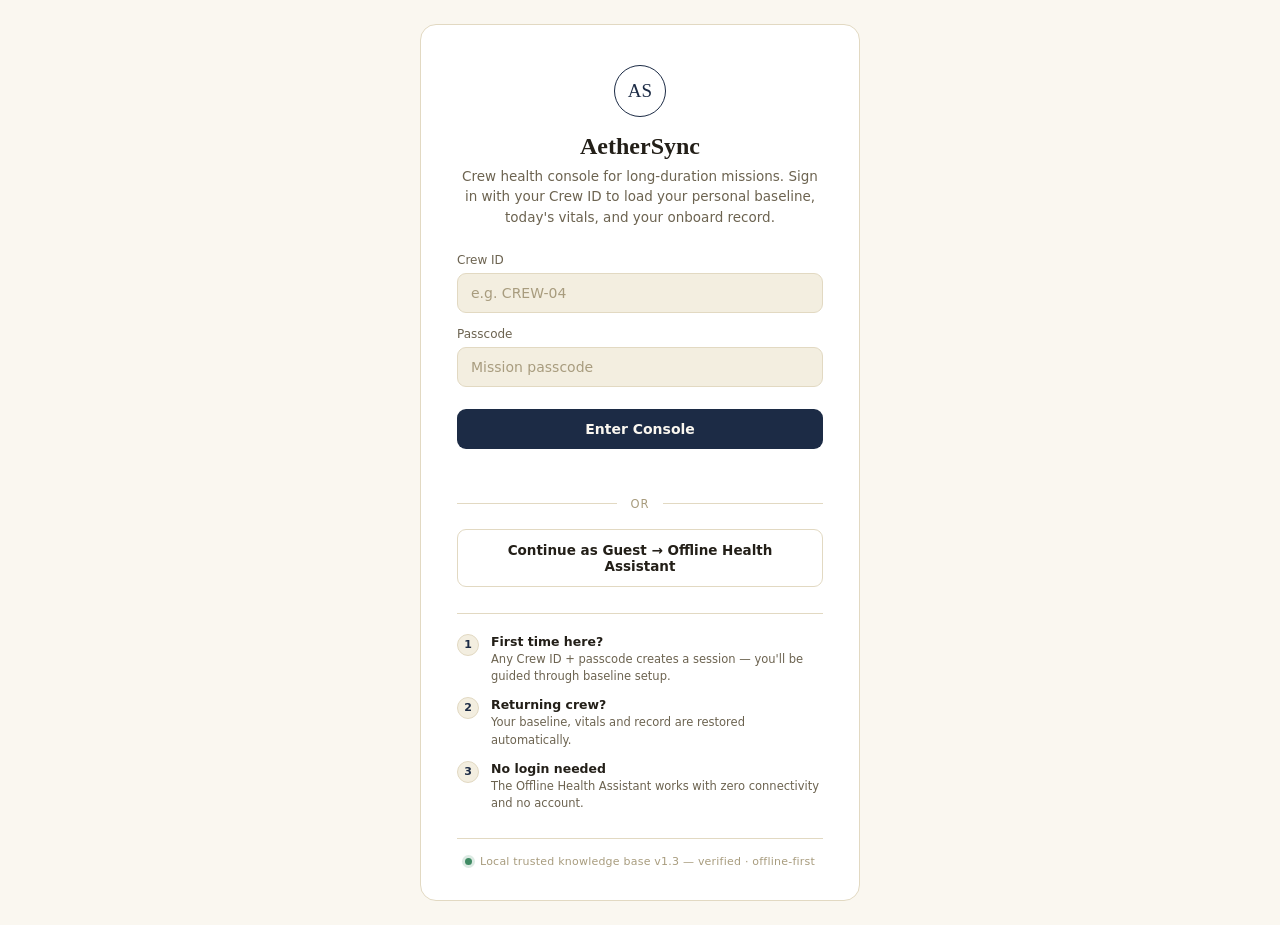
==== commit 7c12d78f: "Update baseline.html" ====
--- a/baseline.html
+++ b/baseline.html
@@ -14,7 +14,6 @@
 <div class="ob-shell">
   <div class="ob-card">
 
-    <!-- Progress dots -->
     <div class="ob-progress" id="obProgress">
       <span class="ob-dot active" data-step="1"></span>
       <span class="ob-dot" data-step="2"></span>
@@ -22,14 +21,13 @@
       <span class="ob-dot" data-step="4"></span>
     </div>
 
-    <!-- ============ STEP 1: INTRO + CONNECT OPTIONS ============ -->
+    <!-- STEP 1 -->
     <div class="ob-step" id="obStep1">
       <div class="ob-mark">AS</div>
       <div class="ob-title">Welcome aboard, <span id="crewName">crew</span>.</div>
       <div class="ob-sub">
         Before your first check-in, let's pair your onboard health sensor.
-        AetherSync will pull a starting reading to seed your personal baseline —
-        this is the cold-start step described in the mission design.
+        AetherSync will pull a starting reading to seed your personal baseline.
       </div>
 
       <div class="connect-opts">
@@ -47,11 +45,10 @@
 
       <div class="ob-hint">
         Your data never leaves this device until a scheduled sync window opens.
-        Nothing is shared without your confirmation.
-      </div>
-    </div>
-
-    <!-- ============ STEP 2: SENSOR READINGS STREAMING ============ -->
+      </div>
+    </div>
+
+    <!-- STEP 2 -->
     <div class="ob-step" id="obStep2" style="display:none;">
       <div class="ob-connecting">
         <div class="pulse-ring"></div>
@@ -62,21 +59,17 @@
       <div class="ob-title" id="obStep2Title">Pairing via <span id="methodLabel">Bluetooth</span>…</div>
       <div class="ob-sub" id="obStep2Sub">
         Establishing a secure channel with your onboard health sensor.
-        This usually takes a moment.
       </div>
 
       <div class="reading-list" id="readingList"></div>
       <div class="stream-status" id="streamStatus"></div>
     </div>
 
-    <!-- ============ STEP 3: AM/PM SELECTION ============ -->
+    <!-- STEP 3 -->
     <div class="ob-step" id="obStep3" style="display:none;">
       <div class="ob-mark small">✓</div>
       <div class="ob-title">Readings received.</div>
-      <div class="ob-sub">
-        When was this reading taken? This helps AetherSync align your
-        baseline to your daily rhythm.
-      </div>
+      <div class="ob-sub">When was this reading taken?</div>
 
       <div class="period-row">
         <div class="period-opt" id="periodAM">
@@ -94,13 +87,12 @@
       <button class="btn" id="saveBaselineBtn" disabled>Save Baseline &amp; Continue</button>
     </div>
 
-    <!-- ============ STEP 4: SAVED / REDIRECTING ============ -->
+    <!-- STEP 4 -->
     <div class="ob-step" id="obStep4" style="display:none;">
       <div class="ob-success-mark">✓</div>
       <div class="ob-title">Baseline recorded.</div>
       <div class="ob-sub" id="obFinalMsg">
         Your reading is now your personal baseline.
-        AetherSync will adapt this over your first two weeks.
       </div>
       <div class="ob-redirect">
         Opening your dashboard<span class="dots"><i></i><i></i><i></i></span>
@@ -110,13 +102,10 @@
   </div>
 </div>
 
-<!-- ============ NATIVE-STYLE PERMISSION OVERLAY ============ -->
 <div class="permission-overlay" id="permOverlay">
   <div class="permission-box">
     <div class="pt" id="permTitle">aethersync.app wants to connect</div>
-    <div class="ps" id="permText">
-      Allow this site to pair with a nearby health-sensor device and read live vitals?
-    </div>
+    <div class="ps" id="permText">Allow this site to pair with a nearby health-sensor device and read live vitals?</div>
     <div class="permission-actions">
       <button id="permBlock">Block</button>
       <button class="allow" id="permAllow">Allow</button>
@@ -126,89 +115,101 @@
 
 <script src="assets/app.js"></script>
 <script>
-  /* ============================================================
-     LAYER 2 — Sensor onboarding
-     Steps:
-       1. Connect (Bluetooth / USB)
-       2. Stream readings (HR, SpO₂, Sleep)
-       3. AM / PM selection
-       4. Save baseline → redirect to dashboard
-     ============================================================ */
-
-  var crewId = AS.currentCrewId();
-  if (!crewId) { window.location.href = 'index.html'; }
-
+console.log('[AetherSync] Baseline page loaded');
+
+var crewId = AS.currentCrewId();
+if (!crewId) {
+  window.location.href = 'index.html';
+} else {
   document.getElementById('crewName').textContent = crewId;
-
-  var pendingMethod = null;
-  var overlay       = document.getElementById('permOverlay');
-  var reading       = null;
-  var period        = null;
-
-  /* ---------- step helper ---------- */
-  function showStep(n) {
-    for (var i = 1; i <= 4; i++) {
-      document.getElementById('obStep' + i).style.display = (i === n) ? 'block' : 'none';
-    }
-    var dots = document.querySelectorAll('.ob-dot');
-    for (var j = 0; j < dots.length; j++) {
-      var stepNum = parseInt(dots[j].getAttribute('data-step'), 10);
-      dots[j].classList.toggle('active', stepNum === n);
-      dots[j].classList.toggle('done', stepNum < n);
-    }
+}
+
+var pendingMethod = null;
+var overlay = document.getElementById('permOverlay');
+var reading = null;
+var period = null;
+
+function showStep(n) {
+  for (var i = 1; i <= 4; i++) {
+    var el = document.getElementById('obStep' + i);
+    if (el) el.style.display = (i === n) ? 'block' : 'none';
   }
-
-  /* ---------- step 1: connect buttons ---------- */
-  function askPermission(method) {
-    pendingMethod = method;
-    document.getElementById('permTitle').textContent =
-      method === 'bluetooth'
-        ? 'aethersync.app wants to pair via Bluetooth'
-        : 'aethersync.app wants to access a USB device';
-    document.getElementById('permText').textContent =
-      'Allow this site to connect to your health-sensor device and read live vitals (heart rate, SpO₂, sleep)?';
-    overlay.classList.add('show');
+  var dots = document.querySelectorAll('.ob-dot');
+  for (var j = 0; j < dots.length; j++) {
+    var stepNum = parseInt(dots[j].getAttribute('data-step'), 10);
+    dots[j].classList.toggle('active', stepNum === n);
+    dots[j].classList.toggle('done', stepNum < n);
   }
-
-  document.getElementById('btnBluetooth').addEventListener('click', function () { askPermission('bluetooth'); });
-  document.getElementById('btnUsb').addEventListener('click', function () { askPermission('usb'); });
-
-  document.getElementById('permBlock').addEventListener('click', function () {
+}
+
+function askPermission(method) {
+  console.log('[AetherSync] askPermission:', method);
+  pendingMethod = method;
+
+  var titleEl = document.getElementById('permTitle');
+  var textEl = document.getElementById('permText');
+
+  if (method === 'bluetooth') {
+    titleEl.textContent = 'aethersync.app wants to pair via Bluetooth';
+    textEl.textContent = 'Allow this site to connect to your health-sensor device and read live vitals (heart rate, SpO₂, sleep)?';
+  } else {
+    titleEl.textContent = 'aethersync.app wants to access a USB device';
+    textEl.textContent = 'Allow this site to access a connected USB health-sensor device and read live vitals (heart rate, SpO₂, sleep)?';
+  }
+
+  overlay.classList.add('show');
+}
+
+/* Connect buttons */
+var btnBt = document.getElementById('btnBluetooth');
+var btnUsb = document.getElementById('btnUsb');
+if (btnBt) btnBt.addEventListener('click', function () { askPermission('bluetooth'); });
+if (btnUsb) btnUsb.addEventListener('click', function () { askPermission('usb'); });
+
+/* Block */
+var permBlock = document.getElementById('permBlock');
+if (permBlock) {
+  permBlock.addEventListener('click', function () {
     overlay.classList.remove('show');
     pendingMethod = null;
   });
-
-  /* ---------- step 2: streaming readings ---------- */
-  var readingList  = document.getElementById('readingList');
-  var streamStatus = document.getElementById('streamStatus');
-  var step2Title   = document.getElementById('obStep2Title');
-  var step2Sub     = document.getElementById('obStep2Sub');
-  var methodLabel  = document.getElementById('methodLabel');
-
-  document.getElementById('permAllow').addEventListener('click', function () {
+}
+
+/* Allow */
+var permAllow = document.getElementById('permAllow');
+if (permAllow) {
+  permAllow.addEventListener('click', function () {
+    console.log('[AetherSync] Permission allowed, method:', pendingMethod);
     overlay.classList.remove('show');
     if (!pendingMethod) return;
 
-    methodLabel.textContent = pendingMethod === 'bluetooth' ? 'Bluetooth' : 'USB';
+    var methodLabel = document.getElementById('methodLabel');
+    if (methodLabel) {
+      methodLabel.textContent = pendingMethod === 'bluetooth' ? 'Bluetooth' : 'USB';
+    }
     showStep(2);
 
-    /* Phase 1: pairing animation */
+    var readingList = document.getElementById('readingList');
+    var streamStatus = document.getElementById('streamStatus');
+    var step2Title = document.getElementById('obStep2Title');
+    var step2Sub = document.getElementById('obStep2Sub');
+
     readingList.innerHTML = '';
     streamStatus.textContent = '';
 
     setTimeout(function () {
       step2Title.innerHTML = 'Receiving sensor data…';
-      step2Sub.textContent  = 'Streaming live vitals from your onboard health sensor. Hold steady.';
+      step2Sub.textContent = 'Streaming live vitals from your onboard health sensor. Hold steady.';
     }, 1200);
 
-    /* Phase 2: stream the readings one by one */
     setTimeout(function () {
       reading = AS.simulateReading();
+      console.log('[AetherSync] Simulated reading:', reading);
 
       var rows = [
-        { label: 'Resting Heart Rate',         value: reading.restingHR + ' bpm' },
-        { label: 'Blood Oxygen (SpO₂)',        value: reading.spo2 + '%' },
-        { label: 'Sleep Duration (last night)',value: reading.sleepHours + ' h' }
+        { label: 'Resting Heart Rate', value: reading.restingHR + ' bpm' },
+        { label: 'Blood Oxygen (SpO₂)', value: reading.spo2 + '%' },
+        { label: 'Sleep Duration (last night)', value: reading.sleepHours + ' h' }
       ];
 
       rows.forEach(function (r, i) {
@@ -220,34 +221,44 @@
             '<span class="rr-label">' + r.label + '</span>' +
             '<span class="rr-value">' + r.value + '</span>';
           readingList.appendChild(row);
-
-          /* Force reflow so transition triggers */
           void row.offsetWidth;
           row.classList.add('in');
 
           if (i === rows.length - 1) {
             streamStatus.innerHTML =
-              '<span class="ss-check">✓</span> All readings received and stored to your onboard record.';
+              '<span class="ss-check">✓</span> All readings received and stored.';
             setTimeout(function () { showStep(3); }, 900);
           }
         }, i * 700);
       });
     }, 2000);
   });
-
-  /* ---------- step 3: AM/PM selection ---------- */
-  function selectPeriod(p) {
-    period = p;
-    document.getElementById('periodAM').classList.toggle('active', p === 'AM');
-    document.getElementById('periodPM').classList.toggle('active', p === 'PM');
-    document.getElementById('saveBaselineBtn').disabled = false;
-  }
-  document.getElementById('periodAM').addEventListener('click', function () { selectPeriod('AM'); });
-  document.getElementById('periodPM').addEventListener('click', function () { selectPeriod('PM'); });
-
-  /* ---------- step 4: save & redirect ---------- */
-  document.getElementById('saveBaselineBtn').addEventListener('click', function () {
-    if (!reading || !period) return;
+}
+
+/* Period selection */
+function selectPeriod(p) {
+  period = p;
+  var amEl = document.getElementById('periodAM');
+  var pmEl = document.getElementById('periodPM');
+  if (amEl) amEl.classList.toggle('active', p === 'AM');
+  if (pmEl) pmEl.classList.toggle('active', p === 'PM');
+  var saveBtn = document.getElementById('saveBaselineBtn');
+  if (saveBtn) saveBtn.disabled = false;
+}
+
+var periodAM = document.getElementById('periodAM');
+var periodPM = document.getElementById('periodPM');
+if (periodAM) periodAM.addEventListener('click', function () { selectPeriod('AM'); });
+if (periodPM) periodPM.addEventListener('click', function () { selectPeriod('PM'); });
+
+/* Save baseline */
+var saveBtn = document.getElementById('saveBaselineBtn');
+if (saveBtn) {
+  saveBtn.addEventListener('click', function () {
+    if (!reading || !period) {
+      alert('Please complete the reading and select AM/PM.');
+      return;
+    }
 
     var data = {
       restingHR: reading.restingHR,
@@ -259,24 +270,24 @@
     };
 
     AS.saveBaseline(crewId, data);
-
-    /* Baseline reading-ke ajker sensor reading hishebeo save koro,
-       jate dashboard-e giye abar sensor fetch na lage */
     AS.saveSensorReading(crewId, reading);
 
-    document.getElementById('obFinalMsg').textContent =
-      'Your ' + (period === 'AM' ? 'morning' : 'evening') +
-      ' reading is now your personal baseline. AetherSync will adapt this over your first two weeks using your own check-ins.';
+    var finalMsg = document.getElementById('obFinalMsg');
+    if (finalMsg) {
+      finalMsg.textContent =
+        'Your ' + (period === 'AM' ? 'morning' : 'evening') +
+        ' reading is now your personal baseline.';
+    }
 
     showStep(4);
-
     setTimeout(function () {
       window.location.href = 'dashboard.html';
     }, 2000);
   });
-
-  /* ---------- kickoff ---------- */
-  showStep(1);
+}
+
+showStep(1);
+console.log('[AetherSync] Baseline page ready ✅');
 </script>
 </body>
 </html>
--- a/assets/style.css
+++ b/assets/style.css
@@ -1,5 +1,5 @@
 /* ============================================================
-   AetherSync — shared stylesheet
+   AetherSync — shared stylesheet (FULL)
    ============================================================ */
 
 :root{
@@ -50,7 +50,7 @@
   font-family:var(--serif); font-size:13px; color:var(--navy);
 }
 .brand-name{font-family:var(--serif); font-size:19px; font-weight:600;}
-.nav-links{display:flex; gap:8px; align-items:center;}
+.nav-links{display:flex; gap:8px; align-items:center; flex-wrap:wrap;}
 .nav-links a{
   color:var(--ink-dim); text-decoration:none;
   font-size:13.5px; padding:7px 12px; border-radius:7px;
@@ -64,12 +64,12 @@
    ============================================================ */
 .panel{background:var(--panel); border:1px solid var(--line); border-radius:14px; padding:22px 24px;}
 .panel + .panel{margin-top:18px;}
-.panel-head{display:flex; justify-content:space-between; align-items:center; margin-bottom:16px;}
+.panel-head{display:flex; justify-content:space-between; align-items:center; margin-bottom:16px; flex-wrap:wrap; gap:8px;}
 .panel-title{font-family:var(--serif); font-size:17px; font-weight:600;}
 .panel-note{font-size:11.5px; color:var(--ink-faint); letter-spacing:.02em;}
 
 /* ============================================================
-   Auth card layout (index.html)
+   Auth card (index.html)
    ============================================================ */
 .auth-shell{
   min-height:calc(100vh - 4px);
@@ -81,6 +81,7 @@
   background:var(--panel); border:1px solid var(--line);
   border-radius:16px; padding:38px 34px; text-align:center;
 }
+.auth-card-wide{max-width:440px; padding:40px 36px 32px;}
 .auth-mark{
   width:52px; height:52px; border-radius:50%;
   border:1.5px solid var(--navy); margin:0 auto 16px;
@@ -118,9 +119,74 @@
 .btn:hover{filter:brightness(1.15);}
 .btn:disabled{opacity:.5; cursor:not-allowed; filter:none;}
 .btn.secondary{background:transparent; border:1px solid var(--line); color:var(--ink);}
+.btn-secondary{
+  background:transparent !important;
+  border:1px solid var(--line) !important;
+  color:var(--ink) !important;
+  text-decoration:none;
+  display:inline-flex;
+  justify-content:center;
+  align-items:center;
+  font-weight:600;
+  font-size:13.5px;
+  padding:12px 14px;
+  border-radius:9px;
+  cursor:pointer;
+  transition:all .18s ease;
+}
+.btn-secondary:hover{
+  border-color:var(--navy) !important;
+  background:#eef1f6 !important;
+  filter:none !important;
+}
+.btn-block{display:flex !important; width:100%; box-sizing:border-box;}
 
 .error{color:var(--red); font-size:12.5px; margin-top:10px; min-height:16px;}
 .hint{font-size:11.5px; color:var(--ink-faint); margin-top:18px; line-height:1.6;}
+
+/* Auth divider */
+.auth-divider{
+  display:flex; align-items:center; gap:10px;
+  margin:22px 0 18px;
+  color:var(--ink-faint); font-size:11.5px;
+  letter-spacing:.08em; text-transform:uppercase;
+}
+.auth-divider::before,
+.auth-divider::after{content:""; flex:1; height:1px; background:var(--line);}
+.auth-divider span{padding:0 4px;}
+
+/* Auth hints */
+.auth-hints{
+  margin-top:26px; text-align:left;
+  display:flex; flex-direction:column; gap:12px;
+  padding-top:20px; border-top:1px solid var(--line);
+}
+.auth-hint-item{display:flex; gap:12px; align-items:flex-start;}
+.auth-hint-item .ah-icon{
+  width:22px; height:22px; border-radius:50%;
+  border:1px solid var(--line);
+  display:inline-flex; align-items:center; justify-content:center;
+  font-size:11px; font-weight:600;
+  color:var(--navy); background:var(--panel-2);
+  flex-shrink:0;
+}
+.auth-hint-item div{display:flex; flex-direction:column; gap:2px;}
+.auth-hint-item b{font-size:12.5px; color:var(--ink); font-weight:600;}
+.auth-hint-item span{font-size:11.5px; color:var(--ink-dim); line-height:1.5;}
+
+.auth-footer{
+  margin-top:26px; padding-top:16px;
+  border-top:1px solid var(--line);
+  display:flex; align-items:center; justify-content:center;
+  gap:8px; font-size:11px; color:var(--ink-faint);
+  letter-spacing:.02em;
+}
+.auth-footer-dot{
+  width:7px; height:7px; border-radius:50%;
+  background:var(--green);
+  box-shadow:0 0 0 3px rgba(63,138,99,.18);
+  display:inline-block;
+}
 
 /* ============================================================
    Status hero (dashboard)
@@ -134,6 +200,7 @@
   width:58px; height:58px; border-radius:50%;
   background:var(--green); flex-shrink:0;
   box-shadow:0 0 0 7px rgba(63,138,99,.14);
+  transition:background .4s ease, box-shadow .4s ease;
 }
 .status-text{flex:1; min-width:230px;}
 .status-label{font-size:11.5px; color:var(--ink-faint); text-transform:uppercase; letter-spacing:.07em;}
@@ -203,7 +270,7 @@
 .novel p{font-size:13px; color:var(--ink-dim); margin:8px 0 0; line-height:1.6;}
 
 /* ============================================================
-   Log (chatbot + dashboard)
+   Log (chatbot + records)
    ============================================================ */
 .log{
   font-family:ui-monospace, monospace;
@@ -271,7 +338,7 @@
 .permission-actions button.allow{background:var(--navy); color:#faf7f0; border-color:var(--navy);}
 
 /* ============================================================
-   Modal (out-of-baseline "More" in dashboard)
+   Modal (HRV "More")
    ============================================================ */
 .modal-overlay{
   position:fixed; inset:0;
@@ -297,7 +364,7 @@
 }
 
 /* ============================================================
-   Sync footer (dashboard)
+   Sync footer
    ============================================================ */
 .sync{
   display:flex; justify-content:space-between; align-items:center;
@@ -309,7 +376,7 @@
 .sync .live i{width:7px; height:7px; border-radius:50%; background:var(--green); display:inline-block;}
 
 /* ============================================================
-   Health Check flow styles (dashboard.html)
+   Health Check flow (dashboard.html)
    ============================================================ */
 .flow-step{animation:fadeIn .3s ease;}
 @keyframes fadeIn{
@@ -380,7 +447,7 @@
   font-size:10px; font-weight:700;
 }
 
-/* Recent check-ins list on dashboard */
+/* Recent check-ins */
 .recent-row{padding:10px 0; border-bottom:1px solid var(--line);}
 .recent-row:last-child{border-bottom:none;}
 .recent-line{
@@ -392,23 +459,462 @@
   font-family:ui-monospace, monospace;
   margin-top:4px;
 }
-
-/* ============================================================
-   Onboarding flow styles (baseline.html)
-   ============================================================ */
-
+.recent-list-wrap{font-size:13px; color:var(--ink-dim); line-height:1.7;}
+
+/* ============================================================
+   Test suggestion + Upload panel
+   ============================================================ */
+.test-suggest{
+  margin-top:14px;
+  border:1px solid #cfe4d5;
+  background:#eef6f0;
+  border-radius:10px;
+  padding:14px 16px;
+  animation:fadeIn .35s ease;
+}
+.test-suggest .ts-head{
+  font-family:var(--serif); font-size:14px; font-weight:600;
+  color:var(--green); margin-bottom:8px;
+}
+.test-suggest .ts-body{
+  font-size:13px; color:var(--ink-dim);
+  line-height:1.55; margin-bottom:6px;
+}
+.test-suggest .ts-hint{
+  font-size:11.5px; color:var(--ink-faint); font-style:italic;
+}
+
+.upload-hint{
+  font-size:12.5px; color:var(--ink-dim);
+  line-height:1.5; margin-bottom:12px;
+}
+.upload-row{
+  display:flex; gap:10px; align-items:center; flex-wrap:wrap;
+}
+.upload-row input[type=file]{
+  flex:1; padding:9px 11px;
+  background:var(--panel-2);
+  border:1px dashed var(--line);
+  border-radius:9px;
+  font-size:13px; color:var(--ink);
+  min-width:220px;
+}
+.upload-status{
+  margin-top:10px; font-size:12px;
+  color:var(--ink-dim); min-height:16px;
+}
+
+/* ============================================================
+   Mind games
+   ============================================================ */
+.games-intro p{
+  font-size:13px; color:var(--ink-dim);
+  line-height:1.6; margin:0 0 18px;
+}
+.game-block{
+  border:1px solid var(--line);
+  border-radius:11px;
+  padding:14px 16px;
+  background:var(--panel-2);
+  margin-bottom:14px;
+}
+.game-label{
+  font-size:11.5px; color:var(--ink-faint);
+  text-transform:uppercase;
+  letter-spacing:.06em;
+  margin-bottom:10px;
+}
+.voice-sentence{
+  font-family:var(--serif);
+  font-size:15px; line-height:1.6;
+  color:var(--ink);
+  background:var(--panel);
+  border:1px dashed var(--line);
+  border-radius:9px;
+  padding:12px 14px;
+  margin-bottom:12px;
+}
+.game-controls{
+  display:flex; align-items:center;
+  gap:12px; flex-wrap:wrap;
+}
+.record-status{font-size:12px; color:var(--ink-faint);}
+
+.puzzle-q{
+  font-size:14px; color:var(--ink);
+  line-height:1.6; margin-bottom:12px;
+  font-weight:500;
+}
+.puzzle-opts{
+  display:flex; flex-direction:column; gap:8px;
+}
+.puzzle-opt{
+  border:1px solid var(--line);
+  background:var(--panel);
+  border-radius:9px;
+  padding:10px 14px;
+  font-size:13px;
+  cursor:pointer;
+  color:var(--ink);
+  transition:all .15s ease;
+}
+.puzzle-opt:hover{
+  border-color:var(--navy);
+  background:#eef1f6;
+}
+.puzzle-opt.selected{
+  border-color:var(--navy);
+  background:#eef1f6;
+  color:var(--navy);
+  font-weight:600;
+}
+
+.games-result{margin-top:14px;}
+.games-result-card{
+  border:1px solid var(--line);
+  border-radius:11px;
+  background:linear-gradient(180deg,#fbf8f0 0%,#f4eee0 100%);
+  padding:14px 16px;
+  animation:fadeIn .4s ease;
+}
+.gr-row{
+  display:flex;
+  justify-content:space-between;
+  align-items:baseline;
+  font-size:13px;
+  padding:6px 0;
+  border-bottom:1px dotted rgba(226,217,194,.7);
+}
+.gr-row:last-of-type{border-bottom:none;}
+.gr-row span{color:var(--ink-dim);}
+.gr-row b{font-family:var(--serif); font-size:15px; color:var(--navy);}
+.gr-note{
+  margin-top:10px; padding-top:10px;
+  border-top:1px solid var(--line);
+  font-size:11.5px; color:var(--ink-faint);
+  line-height:1.5;
+}
+
+/* ============================================================
+   Find-the-Number mini game
+   ============================================================ */
+.numgame-intro{
+  font-size:13px; color:var(--ink-dim);
+  line-height:1.6; margin-bottom:12px;
+}
+.numgame-target{
+  font-family:var(--serif);
+  font-size:18px; font-weight:600;
+  color:var(--navy);
+  margin-bottom:12px;
+  padding:10px 14px;
+  background:var(--panel);
+  border:1px dashed var(--line);
+  border-radius:9px;
+  text-align:center;
+  letter-spacing:.02em;
+}
+.numgame-grid{
+  display:grid;
+  grid-template-columns:repeat(10, 1fr);
+  gap:5px;
+  margin-bottom:12px;
+}
+@media (max-width:520px){
+  .numgame-grid{ grid-template-columns:repeat(6, 1fr); }
+}
+.numgame-cell{
+  text-align:center;
+  padding:7px 2px;
+  font-family:ui-monospace, monospace;
+  font-size:11.5px;
+  background:var(--panel);
+  border:1px solid var(--line);
+  border-radius:6px;
+  cursor:pointer;
+  user-select:none;
+  color:var(--ink-dim);
+  transition:all .12s ease;
+}
+.numgame-cell:hover{
+  border-color:var(--navy);
+  color:var(--navy);
+  transform:translateY(-1px);
+}
+.numgame-cell.miss{
+  background:#f8ece9;
+  border-color:var(--red);
+  color:var(--red);
+  animation:shake .35s ease;
+}
+.numgame-cell.found{
+  background:#eef6f0;
+  border-color:var(--green);
+  color:var(--green);
+  font-weight:700;
+  box-shadow:0 0 0 3px rgba(63,138,99,.18);
+}
+@keyframes shake{
+  0%,100%{transform:translateX(0);}
+  25%{transform:translateX(-3px);}
+  75%{transform:translateX(3px);}
+}
+.numgame-status{
+  display:flex;
+  justify-content:space-between;
+  align-items:center;
+  font-size:12px;
+  color:var(--ink-faint);
+  padding-top:8px;
+  border-top:1px solid var(--line);
+}
+.numgame-status .ng-timer{
+  font-family:ui-monospace, monospace;
+  color:var(--navy);
+  font-weight:600;
+}
+
+/* ============================================================
+   Chatbot trends
+   ============================================================ */
+.trend-list{
+  display:flex;
+  flex-direction:column;
+  gap:8px;
+  max-height:280px;
+  overflow-y:auto;
+  padding-right:4px;
+}
+.trend-empty{
+  font-size:12.5px; color:var(--ink-faint);
+  line-height:1.6; padding:8px 0;
+}
+.trend-row{
+  display:flex;
+  align-items:center;
+  gap:10px;
+  padding:9px 12px;
+  background:var(--panel-2);
+  border:1px solid var(--line);
+  border-radius:9px;
+  font-size:12.5px;
+  color:var(--ink);
+}
+.trend-row.trend-miss{
+  background:#fbf3de;
+  border-color:#e3ca8f;
+}
+.trend-rank{
+  font-family:var(--serif);
+  font-weight:600;
+  color:var(--navy);
+  font-size:13px;
+  flex-shrink:0;
+  min-width:24px;
+}
+.trend-q{
+  flex:1;
+  color:var(--ink);
+  line-height:1.4;
+  word-break:break-word;
+}
+.trend-idx{
+  font-family:ui-monospace, monospace;
+  font-size:10.5px;
+  color:var(--sage);
+  flex-shrink:0;
+}
+.trend-count{
+  font-family:var(--serif);
+  font-weight:600;
+  color:var(--navy);
+  font-size:12.5px;
+  flex-shrink:0;
+  padding:2px 8px;
+  background:var(--panel);
+  border:1px solid var(--line);
+  border-radius:999px;
+}
+.trend-row.trend-miss .trend-count{
+  color:var(--yellow);
+  border-color:#e3ca8f;
+}
+
+/* ============================================================
+   Records page (records.html)
+   ============================================================ */
+.records-hero{
+  background:var(--panel);
+  border:1px solid var(--line);
+  border-radius:14px;
+  padding:24px 26px;
+  margin-bottom:18px;
+}
+.rh-title{
+  font-family:var(--serif);
+  font-size:22px;
+  font-weight:600;
+  margin-bottom:8px;
+}
+.rh-sub{
+  font-size:13px;
+  color:var(--ink-dim);
+  line-height:1.6;
+  max-width:70ch;
+  margin-bottom:14px;
+}
+.rh-stats{
+  display:flex;
+  gap:8px;
+  flex-wrap:wrap;
+}
+.rh-pill{
+  border:1px solid var(--line);
+  background:var(--panel-2);
+  border-radius:999px;
+  padding:5px 12px;
+  font-size:11.5px;
+  color:var(--ink-dim);
+}
+
+.records-list{
+  display:flex;
+  flex-direction:column;
+  gap:14px;
+}
+.record-card{
+  border:1px solid var(--line);
+  border-radius:12px;
+  background:linear-gradient(180deg,#fbf8f0 0%,#f4eee0 100%);
+  padding:16px 18px;
+  animation:idxIn .35s ease;
+}
+@keyframes idxIn{
+  from{opacity:0; transform:translateY(6px);}
+  to{opacity:1; transform:translateY(0);}
+}
+.rec-head{
+  display:flex;
+  align-items:center;
+  gap:12px;
+  padding-bottom:10px;
+  margin-bottom:12px;
+  border-bottom:1px dashed var(--line);
+  flex-wrap:wrap;
+}
+.rec-day{
+  font-family:var(--serif);
+  font-size:17px;
+  font-weight:600;
+  color:var(--ink);
+}
+.rec-meta{
+  font-size:11.5px;
+  color:var(--ink-faint);
+  font-family:ui-monospace, monospace;
+  flex:1;
+}
+.rec-status{
+  font-size:11px;
+  font-weight:600;
+  padding:4px 10px;
+  border-radius:999px;
+  letter-spacing:.05em;
+}
+.rec-ok{background:#eef6f0; color:var(--green); border:1px solid #cfe4d5;}
+.rec-watch{background:#fbf3de; color:var(--yellow); border:1px solid #e3ca8f;}
+
+.rec-body{
+  display:grid;
+  grid-template-columns:1fr 1fr;
+  gap:6px 16px;
+  margin-bottom:12px;
+}
+@media (max-width:520px){ .rec-body{grid-template-columns:1fr;} }
+.rec-row{
+  display:flex;
+  justify-content:space-between;
+  align-items:baseline;
+  gap:8px;
+  font-size:12.5px;
+  padding:4px 0;
+  border-bottom:1px dotted rgba(226,217,194,.7);
+}
+.rec-row span{
+  color:var(--ink-faint);
+  text-transform:uppercase;
+  letter-spacing:.06em;
+  font-size:10.5px;
+}
+.rec-row b{
+  color:var(--ink);
+  font-weight:500;
+  text-align:right;
+}
+.rec-mono{
+  font-family:ui-monospace, monospace;
+  font-size:11.5px;
+  color:var(--sage);
+}
+
+.rec-line{
+  font-family:ui-monospace, monospace;
+  font-size:11.5px;
+  color:var(--ink);
+  background:#f9f4e6;
+  border:1px dashed var(--line);
+  border-radius:8px;
+  padding:9px 11px;
+  margin-bottom:10px;
+  word-break:break-word;
+}
+
+.rec-actions{
+  display:flex;
+  align-items:center;
+  gap:10px;
+  padding-top:10px;
+  border-top:1px solid var(--line);
+}
+.rec-btn{
+  background:none;
+  border:1px solid var(--line);
+  color:var(--ink-faint);
+  font-size:11.5px;
+  padding:5px 12px;
+  border-radius:7px;
+  cursor:pointer;
+  font-family:var(--sans);
+  transition:all .15s ease;
+}
+.rec-btn:hover{
+  border-color:var(--red);
+  color:var(--red);
+  background:#f8ece9;
+}
+.rec-lock{
+  margin-left:auto;
+  font-size:11px;
+  color:var(--ink-faint);
+}
+
+/* ============================================================
+   ONBOARDING FLOW — baseline.html (Layer 2)
+   ============================================================ */
 .ob-shell{
   min-height:100vh;
-  display:flex; align-items:center; justify-content:center;
+  display:flex;
+  align-items:center;
+  justify-content:center;
   padding:24px;
   background:
     radial-gradient(circle at 20% 10%, rgba(76,122,103,.06), transparent 45%),
     radial-gradient(circle at 85% 85%, rgba(28,43,69,.05), transparent 45%),
     var(--bg);
 }
-
 .ob-card{
-  width:100%; max-width:520px;
+  width:100%;
+  max-width:520px;
   background:var(--panel);
   border:1px solid var(--line);
   border-radius:18px;
@@ -417,64 +923,101 @@
   box-shadow:0 24px 60px rgba(35,31,24,.06);
 }
 
+/* Progress dots */
 .ob-progress{
-  display:flex; justify-content:center; gap:10px;
+  display:flex;
+  justify-content:center;
+  gap:10px;
   margin-bottom:26px;
 }
 .ob-dot{
-  width:8px; height:8px; border-radius:50%;
+  width:8px;
+  height:8px;
+  border-radius:50%;
   background:var(--line);
   transition:all .35s ease;
 }
-.ob-dot.active{background:var(--navy); width:26px; border-radius:4px;}
+.ob-dot.active{
+  background:var(--navy);
+  width:26px;
+  border-radius:4px;
+}
 .ob-dot.done{background:var(--sage);}
 
-.ob-step{animation:obFade .45s ease; text-align:left;}
+/* Step animation */
+.ob-step{
+  animation:obFade .45s ease;
+  text-align:left;
+}
 @keyframes obFade{
   from{opacity:0; transform:translateY(8px);}
   to{opacity:1; transform:translateY(0);}
 }
 
 .ob-mark{
-  width:52px; height:52px; border-radius:50%;
-  border:1.5px solid var(--navy); margin:0 auto 18px;
-  display:flex; align-items:center; justify-content:center;
-  font-family:var(--serif); color:var(--navy); font-size:19px;
+  width:52px;
+  height:52px;
+  border-radius:50%;
+  border:1.5px solid var(--navy);
+  margin:0 auto 18px;
+  display:flex;
+  align-items:center;
+  justify-content:center;
+  font-family:var(--serif);
+  color:var(--navy);
+  font-size:19px;
   text-align:center;
 }
 .ob-mark.small{
-  width:42px; height:42px; font-size:16px;
-  background:#eef6f0; border-color:var(--green); color:var(--green);
+  width:42px;
+  height:42px;
+  font-size:16px;
+  background:#eef6f0;
+  border-color:var(--green);
+  color:var(--green);
 }
 
 .ob-title{
   font-family:var(--serif);
-  font-size:23px; font-weight:600;
-  margin:0 0 8px; text-align:center;
+  font-size:23px;
+  font-weight:600;
+  margin:0 0 8px;
+  text-align:center;
   line-height:1.3;
 }
 .ob-sub{
-  font-size:13.5px; color:var(--ink-dim);
-  line-height:1.6; text-align:center;
+  font-size:13.5px;
+  color:var(--ink-dim);
+  line-height:1.6;
+  text-align:center;
   margin-bottom:24px;
 }
 .ob-hint{
-  font-size:11.5px; color:var(--ink-faint);
-  line-height:1.6; text-align:center;
+  font-size:11.5px;
+  color:var(--ink-faint);
+  line-height:1.6;
+  text-align:center;
   margin-top:20px;
 }
 
+/* Connect option buttons */
 .ob-shell .connect-opts{
-  display:flex; flex-direction:column;
-  gap:10px; margin:22px 0 0;
+  display:flex;
+  flex-direction:column;
+  gap:10px;
+  margin:22px 0 0;
 }
 .ob-shell .connect-btn{
-  display:flex; flex-direction:column;
-  align-items:flex-start; gap:2px;
-  padding:16px 18px; border-radius:12px;
+  display:flex;
+  flex-direction:column;
+  align-items:flex-start;
+  gap:2px;
+  padding:16px 18px;
+  border-radius:12px;
   border:1px solid var(--line);
   background:var(--panel-2);
-  cursor:pointer; color:var(--ink);
+  cursor:pointer;
+  color:var(--ink);
   font-family:var(--sans);
   text-align:left;
   transition:all .18s ease;
@@ -485,24 +1028,32 @@
   transform:translateY(-1px);
 }
 .ob-shell .connect-btn .cb-icon{
-  font-size:18px; color:var(--navy);
+  font-size:18px;
+  color:var(--navy);
   margin-bottom:4px;
 }
 .ob-shell .connect-btn .cb-label{
-  font-size:14.5px; font-weight:600;
+  font-size:14.5px;
+  font-weight:600;
 }
 .ob-shell .connect-btn .cb-sub{
-  font-size:11.5px; color:var(--ink-faint);
-}
-
+  font-size:11.5px;
+  color:var(--ink-faint);
+}
+
+/* Pairing animation */
 .ob-connecting{
   position:relative;
-  width:130px; height:130px;
+  width:130px;
+  height:130px;
   margin:0 auto 22px;
-  display:flex; align-items:center; justify-content:center;
+  display:flex;
+  align-items:center;
+  justify-content:center;
 }
 .pulse-ring{
-  position:absolute; inset:0;
+  position:absolute;
+  inset:0;
   border-radius:50%;
   border:1.5px solid var(--sage);
   opacity:0;
@@ -510,30 +1061,40 @@
 }
 .pulse-ring.delay1{animation-delay:.8s;}
 .pulse-ring.delay2{animation-delay:1.6s;}
-
 @keyframes pulseRing{
   0%{transform:scale(.35); opacity:0;}
   30%{opacity:.55;}
   100%{transform:scale(1); opacity:0;}
 }
-
 .pulse-core{
-  width:60px; height:60px; border-radius:50%;
-  background:var(--sage); color:#fff;
-  display:flex; align-items:center; justify-content:center;
+  width:60px;
+  height:60px;
+  border-radius:50%;
+  background:var(--sage);
+  color:#fff;
+  display:flex;
+  align-items:center;
+  justify-content:center;
   font-size:22px;
   box-shadow:0 0 0 6px rgba(76,122,103,.15);
   z-index:2;
 }
 
+/* Reading rows */
 .ob-shell .reading-list{
-  display:flex; flex-direction:column;
-  gap:8px; margin:8px 0 0;
+  display:flex;
+  flex-direction:column;
+  gap:8px;
+  margin:8px 0 0;
 }
 .ob-shell .reading-row{
-  display:flex; align-items:center; gap:10px;
-  border:1px solid var(--line); border-radius:10px;
-  padding:12px 14px; background:var(--panel-2);
+  display:flex;
+  align-items:center;
+  gap:10px;
+  border:1px solid var(--line);
+  border-radius:10px;
+  padding:12px 14px;
+  background:var(--panel-2);
   font-size:13.5px;
   opacity:0;
   transform:translateY(6px);
@@ -544,11 +1105,17 @@
   transform:translateY(0);
 }
 .rr-dot{
-  width:8px; height:8px; border-radius:50%;
-  background:var(--sage); flex-shrink:0;
+  width:8px;
+  height:8px;
+  border-radius:50%;
+  background:var(--sage);
+  flex-shrink:0;
   box-shadow:0 0 0 4px rgba(76,122,103,.15);
 }
-.rr-label{flex:1; color:var(--ink-dim);}
+.rr-label{
+  flex:1;
+  color:var(--ink-dim);
+}
 .rr-value{
   font-family:var(--serif);
   font-weight:600;
@@ -565,53 +1132,74 @@
 }
 .ss-check{
   display:inline-flex;
-  align-items:center; justify-content:center;
-  width:16px; height:16px; border-radius:50%;
-  background:var(--green); color:#fff;
-  font-size:10px; font-weight:700;
+  align-items:center;
+  justify-content:center;
+  width:16px;
+  height:16px;
+  border-radius:50%;
+  background:var(--green);
+  color:#fff;
+  font-size:10px;
+  font-weight:700;
   margin-right:4px;
 }
 
+/* AM/PM cards */
 .ob-shell .period-row{
-  display:flex; gap:12px;
+  display:flex;
+  gap:12px;
   margin:6px 0 22px;
 }
 .ob-shell .period-opt{
-  flex:1; text-align:center;
-  padding:20px 12px; border-radius:12px;
+  flex:1;
+  text-align:center;
+  padding:20px 12px;
+  border-radius:12px;
   border:1.5px solid var(--line);
   background:var(--panel-2);
   cursor:pointer;
   transition:all .18s ease;
 }
-.ob-shell .period-opt:hover{border-color:var(--navy);}
+.ob-shell .period-opt:hover{
+  border-color:var(--navy);
+}
 .ob-shell .period-opt.active{
   border-color:var(--navy);
   background:#eef1f6;
   box-shadow:0 4px 14px rgba(28,43,69,.08);
 }
 .po-icon{
-  font-size:26px; color:var(--navy);
+  font-size:26px;
+  color:var(--navy);
   margin-bottom:6px;
 }
 .ob-shell .period-opt .po-label{
   font-family:var(--serif);
-  font-size:16px; font-weight:600;
+  font-size:16px;
+  font-weight:600;
   color:var(--ink);
 }
 .ob-shell .period-opt .po-time{
-  font-size:11px; color:var(--ink-faint);
-  margin-top:4px; letter-spacing:.02em;
+  font-size:11px;
+  color:var(--ink-faint);
+  margin-top:4px;
+  letter-spacing:.02em;
 }
 .ob-shell .period-opt.active .po-icon,
-.ob-shell .period-opt.active .po-label{color:var(--navy);}
-
+.ob-shell .period-opt.active .po-label{
+  color:var(--navy);
+}
+
+/* Success step */
 .ob-success-mark{
-  width:72px; height:72px;
+  width:72px;
+  height:72px;
   border-radius:50%;
   background:var(--green);
   color:#fff;
-  display:flex; align-items:center; justify-content:center;
+  display:flex;
+  align-items:center;
+  justify-content:center;
   font-size:34px;
   margin:0 auto 20px;
   box-shadow:0 0 0 8px rgba(63,138,99,.15);
@@ -629,45 +1217,43 @@
 }
 .dots{
   display:inline-flex;
-  gap:4px; margin-left:6px;
+  gap:4px;
+  margin-left:6px;
   vertical-align:middle;
 }
 .dots i{
-  width:5px; height:5px; border-radius:50%;
+  width:5px;
+  height:5px;
+  border-radius:50%;
   background:var(--ink-faint);
   animation:dotBounce 1.2s ease-in-out infinite;
 }
 .dots i:nth-child(2){animation-delay:.15s;}
 .dots i:nth-child(3){animation-delay:.3s;}
-
 @keyframes dotBounce{
   0%, 80%, 100%{transform:translateY(0); opacity:.4;}
   40%{transform:translateY(-4px); opacity:1;}
 }
 
 /* ============================================================
-   Onboard Index Card (dashboard, after check-in submit)
-   ============================================================ */
-
+   NEW: Onboard Index Card (dashboard.html)
+   ============================================================ */
 #indexCardBox{ margin-top:16px; }
 
 .index-card{
   border:1px solid var(--line);
-  background:
-    linear-gradient(180deg, #fbf8f0 0%, #f4eee0 100%);
+  background:linear-gradient(180deg,#fbf8f0 0%,#f4eee0 100%);
   border-radius:12px;
   padding:16px 18px;
   box-shadow:0 2px 0 rgba(35,31,24,.03);
-  animation: idxIn .4s ease;
-}
-@keyframes idxIn{
-  from{ opacity:0; transform:translateY(6px); }
-  to{ opacity:1; transform:translateY(0); }
-}
-
+  animation:idxIn .4s ease;
+}
 .index-card-head{
-  display:flex; justify-content:space-between; align-items:center;
-  padding-bottom:10px; margin-bottom:12px;
+  display:flex;
+  justify-content:space-between;
+  align-items:center;
+  padding-bottom:10px;
+  margin-bottom:12px;
   border-bottom:1px dashed var(--line);
 }
 .idx-label{
@@ -776,3 +1362,38 @@
   padding:2px 6px;
   color:var(--ink-dim);
 }
+
+/* ============================================================
+   NEW: Custom KB preview (chatbot.html upload panel)
+   ============================================================ */
+.kb-preview-card{
+  border:1px solid var(--line);
+  border-radius:10px;
+  background:linear-gradient(180deg,#fbf8f0 0%,#f4eee0 100%);
+  padding:12px 14px;
+  animation:fadeIn .35s ease;
+}
+.kb-preview-head{
+  font-family:var(--serif);
+  font-size:14px;
+  font-weight:600;
+  color:var(--navy);
+  margin-bottom:4px;
+}
+.kb-preview-meta{
+  font-size:11.5px;
+  color:var(--ink-faint);
+  font-family:ui-monospace, monospace;
+  margin-bottom:10px;
+}
+.kb-preview-sample{
+  font-size:12.5px;
+  color:var(--ink-dim);
+  line-height:1.55;
+  padding-top:10px;
+  border-top:1px dashed var(--line);
+}
+.kb-preview-sample b{
+  color:var(--ink);
+  font-weight:600;
+}
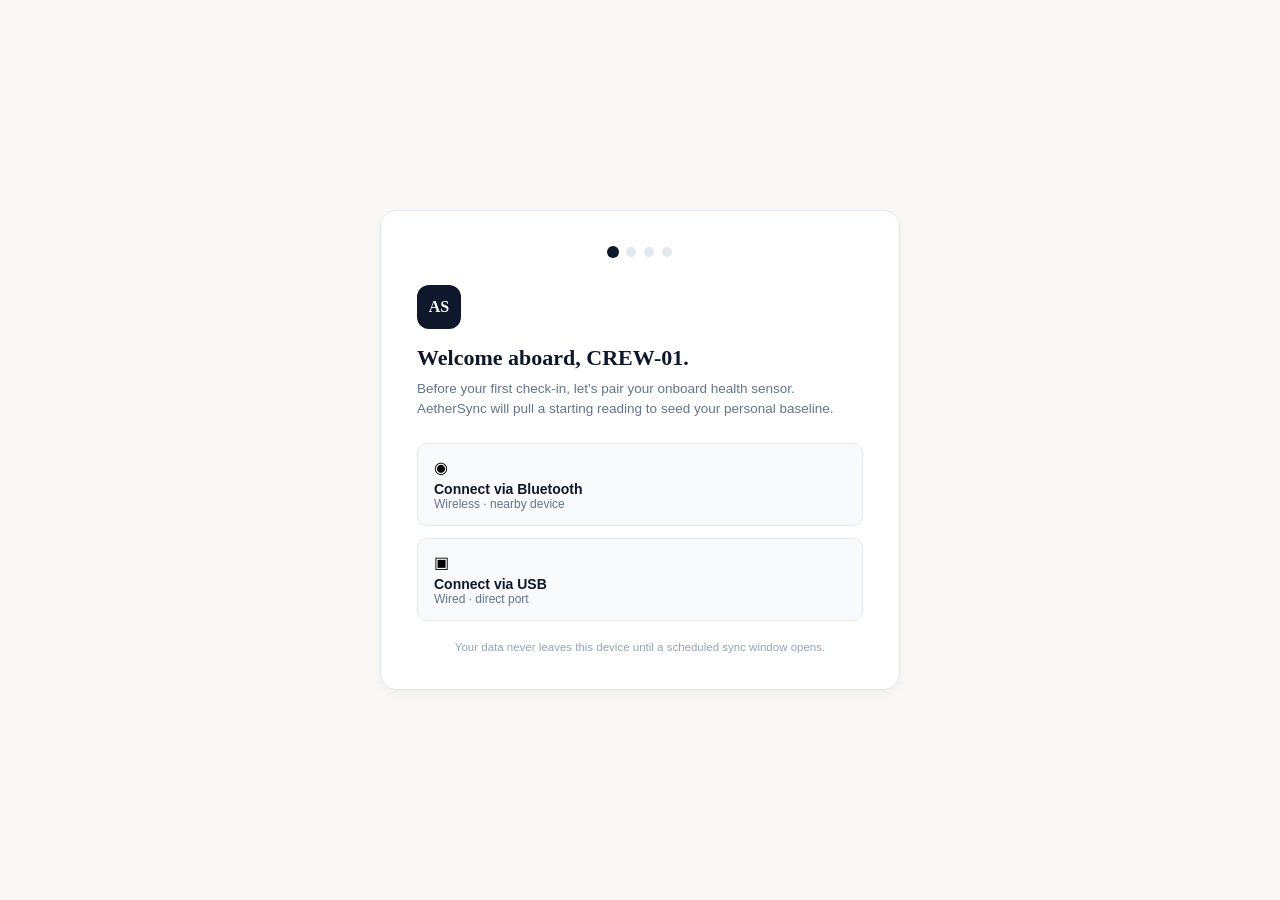
==== commit 67598721: "Update baseline.html" ====
--- a/baseline.html
+++ b/baseline.html
@@ -7,13 +7,326 @@
 <link rel="preconnect" href="https://fonts.googleapis.com">
 <link rel="preconnect" href="https://fonts.gstatic.com" crossorigin>
 <link href="https://fonts.googleapis.com/css2?family=Fraunces:wght@400;600;700&family=Inter:wght@400;500;600&display=swap" rel="stylesheet">
-<link rel="stylesheet" href="assets/style.css">
+<style>
+  :root {
+    --bg: #F9F8F6;
+    --card-bg: #FFFFFF;
+    --text: #0F172A;
+    --border: #E2E8F0;
+    --green: #10B981;
+    --dark: #0F172A;
+    --accent: #3B82F6;
+  }
+  body {
+    background-color: var(--bg);
+    color: var(--text);
+    font-family: 'Inter', sans-serif;
+    margin: 0;
+    padding: 0;
+    display: flex;
+    justify-content: center;
+    align-items: center;
+    min-height: 100vh;
+  }
+  .ob-shell {
+    width: 100%;
+    max-width: 520px;
+    padding: 20px;
+  }
+  .ob-card {
+    background: var(--card-bg);
+    border: 1px solid var(--border);
+    border-radius: 16px;
+    padding: 36px;
+    box-shadow: 0 4px 12px -2px rgba(0,0,0,0.05);
+    position: relative;
+  }
+  .ob-progress {
+    display: flex;
+    gap: 8px;
+    justify-content: center;
+    margin-bottom: 28px;
+  }
+  .ob-dot {
+    width: 10px;
+    height: 10px;
+    border-radius: 50%;
+    background: #E2E8F0;
+    transition: all 0.3s ease;
+  }
+  .ob-dot.active {
+    background: var(--dark);
+    transform: scale(1.2);
+  }
+  .ob-dot.done {
+    background: var(--green);
+  }
+  .ob-mark {
+    width: 44px;
+    height: 44px;
+    background: var(--dark);
+    color: white;
+    font-family: 'Fraunces', serif;
+    font-weight: 700;
+    display: flex;
+    align-items: center;
+    justify-content: center;
+    border-radius: 12px;
+    margin-bottom: 16px;
+    font-size: 16px;
+  }
+  .ob-mark.small {
+    width: 36px;
+    height: 36px;
+    background: #ECFDF5;
+    color: var(--green);
+    font-size: 18px;
+  }
+  .ob-title {
+    font-family: 'Fraunces', serif;
+    font-size: 22px;
+    font-weight: 700;
+    margin-bottom: 8px;
+  }
+  .ob-sub {
+    font-size: 13.5px;
+    color: #64748B;
+    line-height: 1.5;
+    margin-bottom: 24px;
+  }
+  .connect-opts {
+    display: flex;
+    flex-direction: column;
+    gap: 12px;
+    margin-bottom: 20px;
+  }
+  .connect-btn {
+    display: flex;
+    flex-direction: column;
+    align-items: flex-start;
+    padding: 14px 16px;
+    background: #F8FAFC;
+    border: 1px solid var(--border);
+    border-radius: 10px;
+    cursor: pointer;
+    text-align: left;
+    transition: all 0.2s;
+  }
+  .connect-btn:hover {
+    border-color: var(--dark);
+    background: #F1F5F9;
+  }
+  .cb-icon {
+    font-size: 16px;
+    margin-bottom: 4px;
+  }
+  .cb-label {
+    font-weight: 600;
+    font-size: 14px;
+    color: var(--text);
+  }
+  .cb-sub {
+    font-size: 12px;
+    color: #64748B;
+  }
+  .ob-hint {
+    font-size: 11.5px;
+    color: #94A3B8;
+    text-align: center;
+  }
+  
+  /* STEP 2 ANIMATIONS */
+  .ob-connecting {
+    position: relative;
+    width: 64px;
+    height: 64px;
+    margin: 0 auto 20px auto;
+    display: flex;
+    align-items: center;
+    justify-content: center;
+  }
+  .pulse-core {
+    width: 32px;
+    height: 32px;
+    background: var(--dark);
+    color: white;
+    border-radius: 50%;
+    display: flex;
+    align-items: center;
+    justify-content: center;
+    z-index: 2;
+  }
+  .pulse-ring {
+    position: absolute;
+    width: 100%;
+    height: 100%;
+    border-radius: 50%;
+    border: 2px solid var(--dark);
+    animation: pulse 2s infinite ease-out;
+    opacity: 0;
+  }
+  .pulse-ring.delay1 { animation-delay: 0.5s; }
+  .pulse-ring.delay2 { animation-delay: 1s; }
+  @keyframes pulse {
+    0% { transform: scale(0.3); opacity: 0.8; }
+    100% { transform: scale(1.5); opacity: 0; }
+  }
+  .reading-list {
+    margin: 20px 0;
+    display: flex;
+    flex-direction: column;
+    gap: 8px;
+  }
+  .reading-row {
+    display: flex;
+    align-items: center;
+    padding: 10px 14px;
+    background: #F8FAFC;
+    border: 1px solid var(--border);
+    border-radius: 8px;
+    font-size: 13px;
+    opacity: 0;
+    transform: translateY(6px);
+    transition: all 0.4s ease-out;
+  }
+  .reading-row.in {
+    opacity: 1;
+    transform: translateY(0);
+  }
+  .rr-dot {
+    width: 8px;
+    height: 8px;
+    background: var(--green);
+    border-radius: 50%;
+    margin-right: 10px;
+  }
+  .rr-label { flex: 1; color: #475569; }
+  .rr-value { font-weight: 700; font-family: monospace; font-size: 14px; }
+  .stream-status {
+    font-size: 12px;
+    color: var(--green);
+    font-weight: 600;
+    text-align: center;
+    min-height: 20px;
+  }
+
+  /* STEP 3 AM/PM */
+  .period-row {
+    display: grid;
+    grid-template-cols: 1fr 1fr;
+    gap: 12px;
+    margin-bottom: 24px;
+  }
+  .period-opt {
+    padding: 16px;
+    border: 1px solid var(--border);
+    border-radius: 10px;
+    cursor: pointer;
+    text-align: center;
+    transition: all 0.2s;
+    background: #F8FAFC;
+  }
+  .period-opt:hover {
+    border-color: var(--dark);
+  }
+  .period-opt.active {
+    border-color: var(--dark);
+    background: var(--dark);
+    color: white;
+  }
+  .po-icon { font-size: 20px; margin-bottom: 4px; }
+  .po-label { font-weight: 600; font-size: 14px; }
+  .po-time { font-size: 11px; opacity: 0.7; margin-top: 2px; }
+
+  .btn {
+    width: 100%;
+    background: var(--dark);
+    color: white;
+    border: none;
+    padding: 12px;
+    border-radius: 8px;
+    font-weight: 600;
+    font-size: 14px;
+    cursor: pointer;
+    transition: opacity 0.2s;
+  }
+  .btn:disabled {
+    opacity: 0.4;
+    cursor: not-allowed;
+  }
+
+  /* STEP 4 SUCCESS */
+  .ob-success-mark {
+    width: 54px;
+    height: 54px;
+    background: #ECFDF5;
+    color: var(--green);
+    border-radius: 50%;
+    display: flex;
+    align-items: center;
+    justify-content: center;
+    font-size: 24px;
+    font-weight: 700;
+    margin: 0 auto 16px auto;
+  }
+  .ob-redirect {
+    font-size: 12px;
+    color: #64748B;
+    margin-top: 16px;
+    text-align: center;
+  }
+
+  /* PERMISSION OVERLAY MODAL */
+  .permission-overlay {
+    position: fixed;
+    inset: 0;
+    background: rgba(15, 23, 42, 0.4);
+    backdrop-filter: blur(4px);
+    display: none;
+    align-items: center;
+    justify-content: center;
+    z-index: 999;
+  }
+  .permission-overlay.show {
+    display: flex;
+  }
+  .permission-box {
+    background: white;
+    border-radius: 14px;
+    padding: 24px;
+    width: 90%;
+    max-width: 380px;
+    box-shadow: 0 10px 25px -5px rgba(0,0,0,0.1);
+  }
+  .pt { font-weight: 700; font-size: 15px; margin-bottom: 8px; }
+  .ps { font-size: 13px; color: #475569; line-height: 1.4; margin-bottom: 20px; }
+  .permission-actions {
+    display: flex;
+    justify-content: flex-end;
+    gap: 8px;
+  }
+  .permission-actions button {
+    padding: 8px 16px;
+    border-radius: 6px;
+    font-size: 13px;
+    font-weight: 600;
+    border: 1px solid var(--border);
+    background: white;
+    cursor: pointer;
+  }
+  .permission-actions button.allow {
+    background: var(--dark);
+    color: white;
+    border: none;
+  }
+</style>
 </head>
 <body>
 
 <div class="ob-shell">
   <div class="ob-card">
 
+    <!-- Progress dots -->
     <div class="ob-progress" id="obProgress">
       <span class="ob-dot active" data-step="1"></span>
       <span class="ob-dot" data-step="2"></span>
@@ -21,7 +334,7 @@
       <span class="ob-dot" data-step="4"></span>
     </div>
 
-    <!-- STEP 1 -->
+    <!-- ============ STEP 1: INTRO + CONNECT ============ -->
     <div class="ob-step" id="obStep1">
       <div class="ob-mark">AS</div>
       <div class="ob-title">Welcome aboard, <span id="crewName">crew</span>.</div>
@@ -48,7 +361,7 @@
       </div>
     </div>
 
-    <!-- STEP 2 -->
+    <!-- ============ STEP 2: PAIRING + STREAMING ============ -->
     <div class="ob-step" id="obStep2" style="display:none;">
       <div class="ob-connecting">
         <div class="pulse-ring"></div>
@@ -65,7 +378,7 @@
       <div class="stream-status" id="streamStatus"></div>
     </div>
 
-    <!-- STEP 3 -->
+    <!-- ============ STEP 3: AM/PM ============ -->
     <div class="ob-step" id="obStep3" style="display:none;">
       <div class="ob-mark small">✓</div>
       <div class="ob-title">Readings received.</div>
@@ -87,7 +400,7 @@
       <button class="btn" id="saveBaselineBtn" disabled>Save Baseline &amp; Continue</button>
     </div>
 
-    <!-- STEP 4 -->
+    <!-- ============ STEP 4: SUCCESS ============ -->
     <div class="ob-step" id="obStep4" style="display:none;">
       <div class="ob-success-mark">✓</div>
       <div class="ob-title">Baseline recorded.</div>
@@ -95,13 +408,14 @@
         Your reading is now your personal baseline.
       </div>
       <div class="ob-redirect">
-        Opening your dashboard<span class="dots"><i></i><i></i><i></i></span>
+        Opening your dashboard…
       </div>
     </div>
 
   </div>
 </div>
 
+<!-- ============ PERMISSION OVERLAY ============ -->
 <div class="permission-overlay" id="permOverlay">
   <div class="permission-box">
     <div class="pt" id="permTitle">aethersync.app wants to connect</div>
@@ -113,22 +427,44 @@
   </div>
 </div>
 
-<script src="assets/app.js"></script>
 <script>
+/* ============================================================
+   AETHER-SYNC (AS) GLOBAL HELPER SERVICES
+   ============================================================ */
+window.AS = {
+  currentCrewId: function() {
+    return localStorage.getItem('aethersync_active_crew') || 'CREW-01';
+  },
+  simulateReading: function() {
+    return {
+      restingHR: Math.floor(65 + Math.random() * 8),
+      spo2: (98 + Math.random() * 1.5).toFixed(1),
+      sleepHours: (7 + Math.random() * 1.5).toFixed(1)
+    };
+  },
+  saveBaseline: function(crewId, data) {
+    localStorage.setItem('aethersync_baseline_' + crewId, JSON.stringify(data));
+  },
+  saveSensorReading: function(crewId, reading) {
+    localStorage.setItem('aethersync_last_reading_' + crewId, JSON.stringify(reading));
+  }
+};
+
+/* ============================================================
+   LAYER 2 — Baseline Sensor Onboarding Stepper
+   ============================================================ */
 console.log('[AetherSync] Baseline page loaded');
 
-var crewId = AS.currentCrewId();
-if (!crewId) {
-  window.location.href = 'index.html';
-} else {
-  document.getElementById('crewName').textContent = crewId;
-}
+var crewId = window.AS.currentCrewId();
+var crewNameEl = document.getElementById('crewName');
+if (crewNameEl) crewNameEl.textContent = crewId;
 
 var pendingMethod = null;
 var overlay = document.getElementById('permOverlay');
 var reading = null;
 var period = null;
 
+/* ---------- Step Navigation ---------- */
 function showStep(n) {
   for (var i = 1; i <= 4; i++) {
     var el = document.getElementById('obStep' + i);
@@ -142,6 +478,7 @@
   }
 }
 
+/* ---------- Permission Overlay Popup ---------- */
 function askPermission(method) {
   console.log('[AetherSync] askPermission:', method);
   pendingMethod = method;
@@ -160,22 +497,23 @@
   overlay.classList.add('show');
 }
 
-/* Connect buttons */
+/* ---------- Connect buttons ---------- */
 var btnBt = document.getElementById('btnBluetooth');
 var btnUsb = document.getElementById('btnUsb');
 if (btnBt) btnBt.addEventListener('click', function () { askPermission('bluetooth'); });
 if (btnUsb) btnUsb.addEventListener('click', function () { askPermission('usb'); });
 
-/* Block */
+/* ---------- Block Permission ---------- */
 var permBlock = document.getElementById('permBlock');
 if (permBlock) {
   permBlock.addEventListener('click', function () {
     overlay.classList.remove('show');
     pendingMethod = null;
+    console.log('[AetherSync] Permission blocked');
   });
 }
 
-/* Allow */
+/* ---------- Allow → Stream Sensor Readings ---------- */
 var permAllow = document.getElementById('permAllow');
 if (permAllow) {
   permAllow.addEventListener('click', function () {
@@ -197,13 +535,15 @@
     readingList.innerHTML = '';
     streamStatus.textContent = '';
 
+    /* Phase 1: pairing */
     setTimeout(function () {
       step2Title.innerHTML = 'Receiving sensor data…';
       step2Sub.textContent = 'Streaming live vitals from your onboard health sensor. Hold steady.';
     }, 1200);
 
+    /* Phase 2: stream rows */
     setTimeout(function () {
-      reading = AS.simulateReading();
+      reading = window.AS.simulateReading();
       console.log('[AetherSync] Simulated reading:', reading);
 
       var rows = [
@@ -235,7 +575,7 @@
   });
 }
 
-/* Period selection */
+/* ---------- AM/PM Period Selection ---------- */
 function selectPeriod(p) {
   period = p;
   var amEl = document.getElementById('periodAM');
@@ -251,7 +591,7 @@
 if (periodAM) periodAM.addEventListener('click', function () { selectPeriod('AM'); });
 if (periodPM) periodPM.addEventListener('click', function () { selectPeriod('PM'); });
 
-/* Save baseline */
+/* ---------- Save Baseline and Redirect ---------- */
 var saveBtn = document.getElementById('saveBaselineBtn');
 if (saveBtn) {
   saveBtn.addEventListener('click', function () {
@@ -259,6 +599,8 @@
       alert('Please complete the reading and select AM/PM.');
       return;
     }
+
+    console.log('[AetherSync] Saving baseline...');
 
     var data = {
       restingHR: reading.restingHR,
@@ -269,8 +611,8 @@
       createdAt: new Date().toISOString()
     };
 
-    AS.saveBaseline(crewId, data);
-    AS.saveSensorReading(crewId, reading);
+    window.AS.saveBaseline(crewId, data);
+    window.AS.saveSensorReading(crewId, reading);
 
     var finalMsg = document.getElementById('obFinalMsg');
     if (finalMsg) {
@@ -280,12 +622,14 @@
     }
 
     showStep(4);
+
     setTimeout(function () {
       window.location.href = 'dashboard.html';
     }, 2000);
   });
 }
 
+/* ---------- Kickoff ---------- */
 showStep(1);
 console.log('[AetherSync] Baseline page ready ✅');
 </script>
